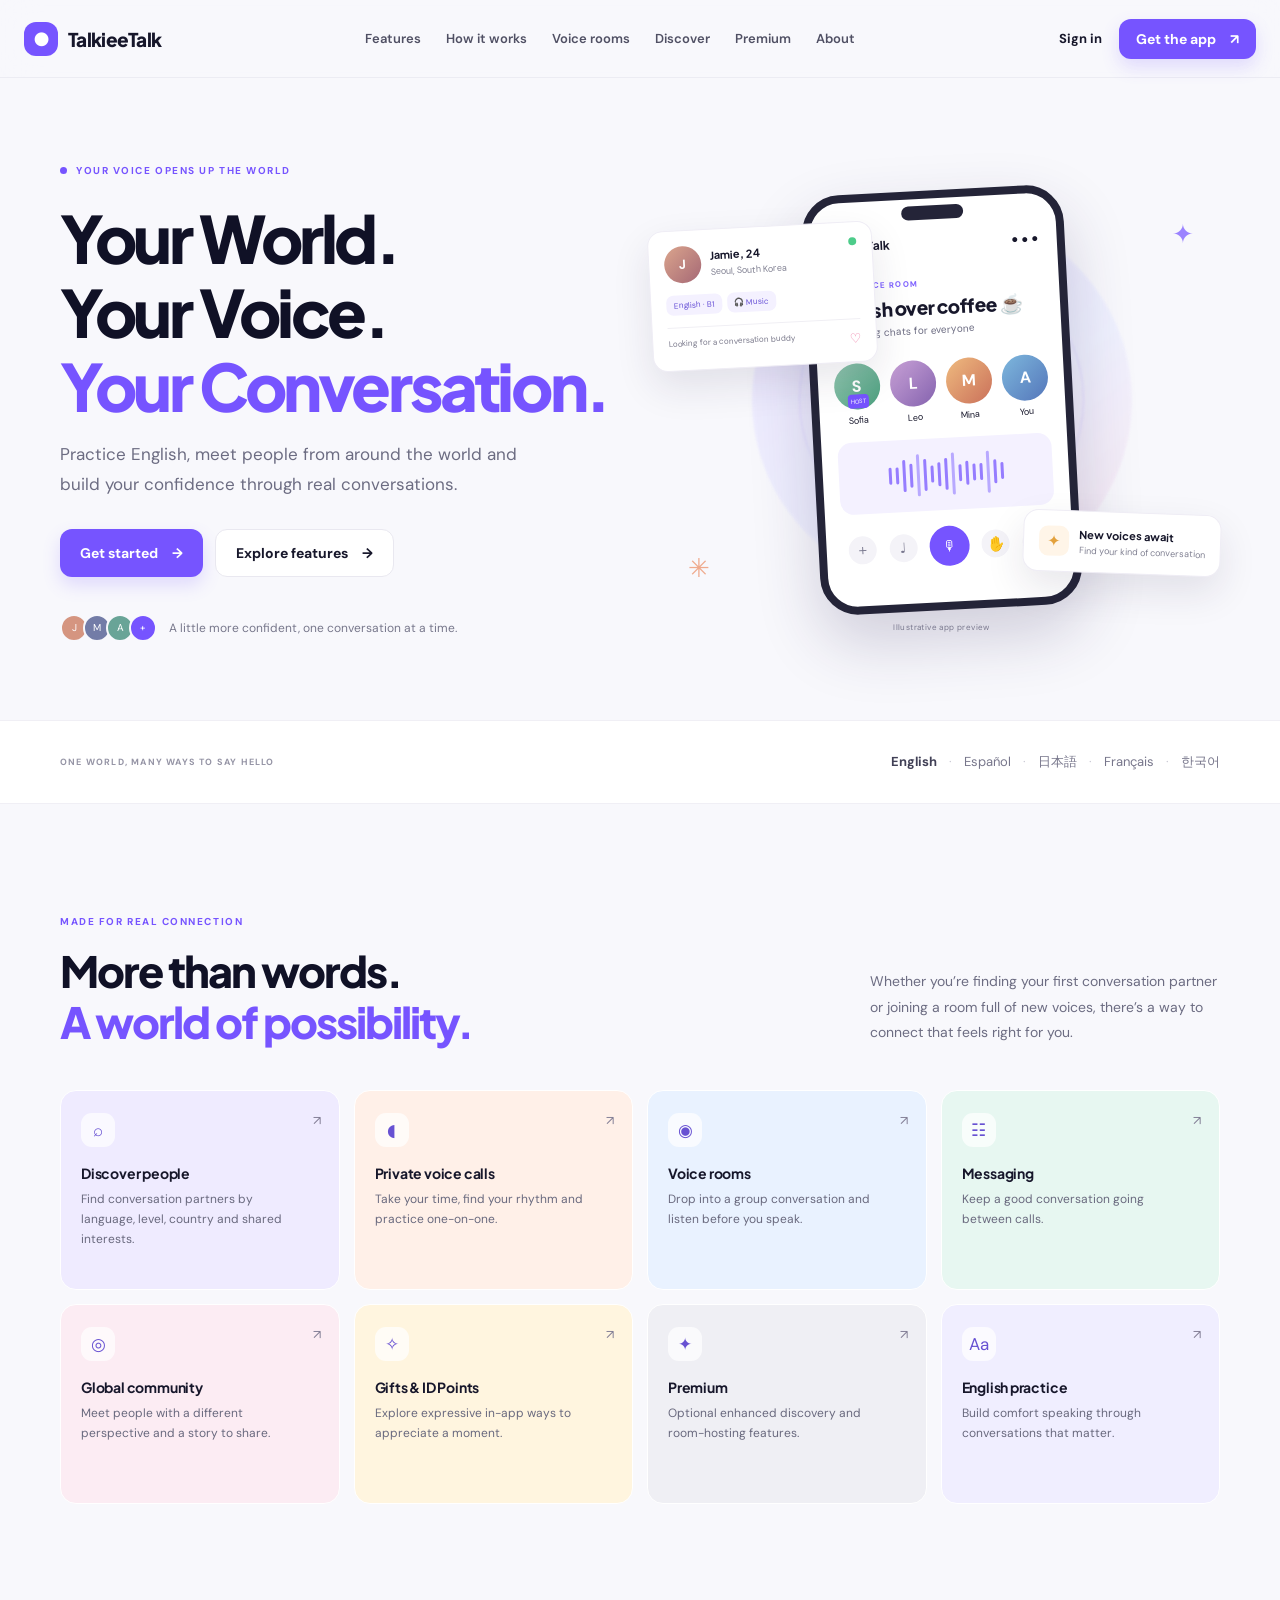
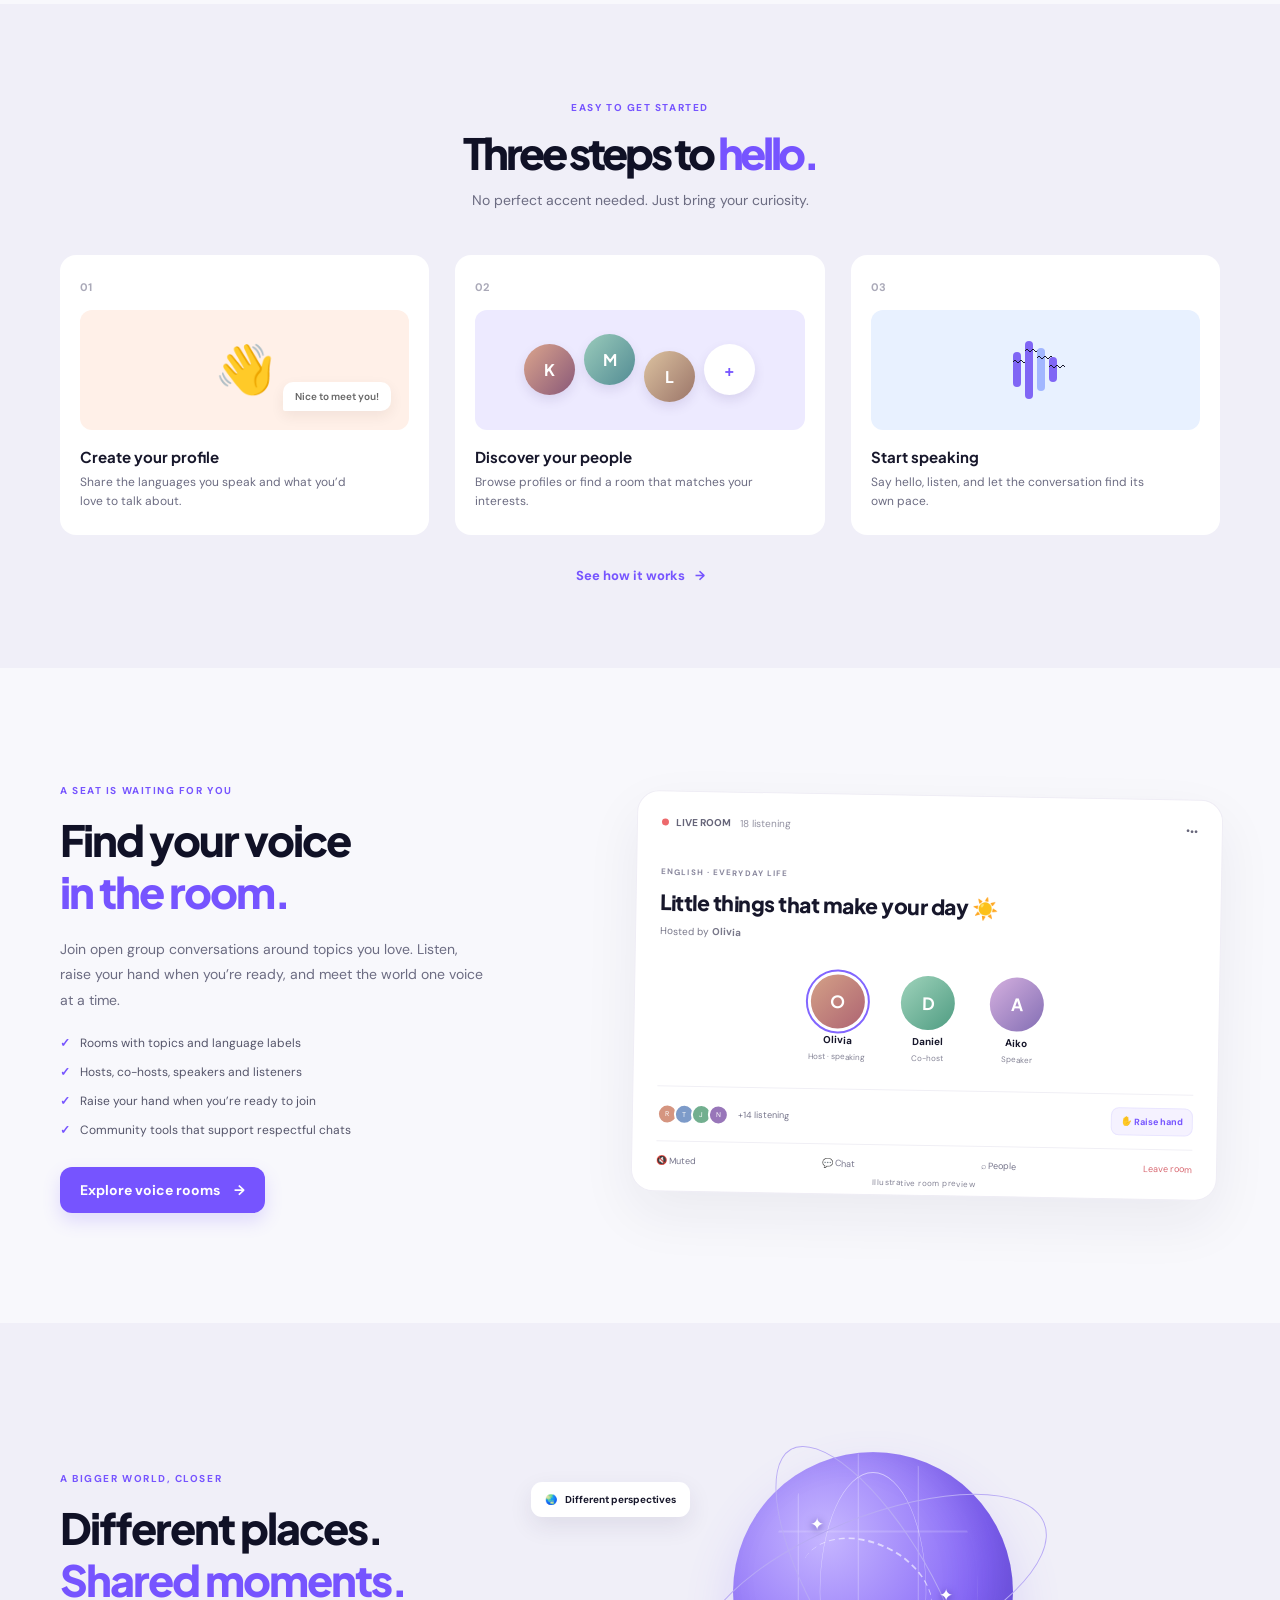
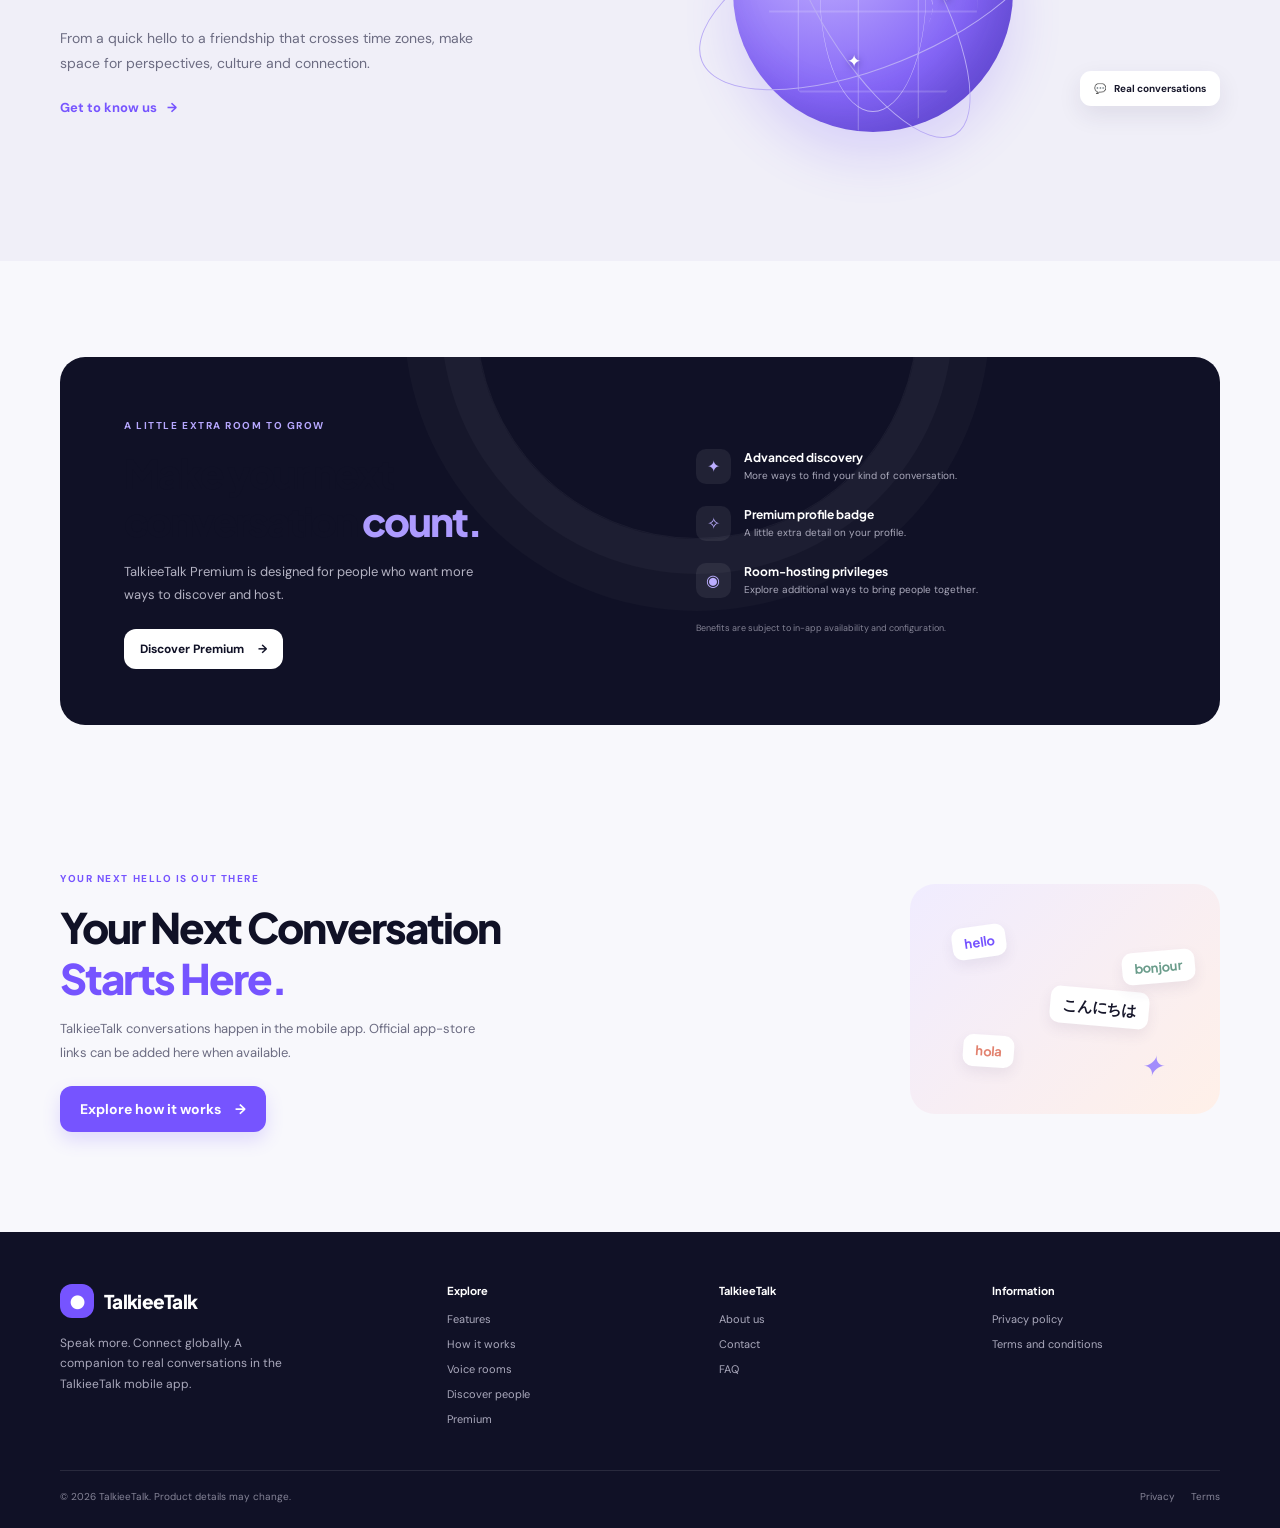
==== index.html @ 8f18ad3b "Initial website upload" ====
<!doctype html>
<html lang="en">
<head>
  <meta charset="utf-8"><meta name="viewport" content="width=device-width, initial-scale=1">
  <meta name="theme-color" content="#101126"><meta name="description" content="Practice English, meet people from around the world and build your confidence through real conversations with TalkieeTalk.">
  <meta property="og:title" content="TalkieeTalk — Speak More. Connect Globally."><meta property="og:description" content="Your world. Your voice. Your conversation."><meta property="og:type" content="website">
  <title>TalkieeTalk — Speak More. Connect Globally.</title><link rel="icon" href="assets/favicon.svg" type="image/svg+xml"><link rel="stylesheet" href="css/styles.css">
</head>
<body><div id="site-header"></div>
<main>
  <section class="hero wrap"><div class="hero-copy"><span class="eyebrow"><i></i> YOUR VOICE OPENS UP THE WORLD</span><h1>Your World.<br>Your Voice.<br><span>Your Conversation.</span></h1><p class="lead">Practice English, meet people from around the world and build your confidence through real conversations.</p><div class="hero-actions"><a class="button primary" href="how-it-works.html">Get started <span>→</span></a><a class="button secondary" href="features.html">Explore features <span>→</span></a></div><div class="social-proof"><div class="avatar-stack"><span>J</span><span>M</span><span>A</span><span>+</span></div><span>A little more confident, one conversation at a time.</span></div></div>
  <div class="hero-art" aria-label="Illustrative app preview of profiles and a voice room"><div class="orb orb-one"></div><div class="orb orb-two"></div><div class="float-card profile-card"><div class="profile-top"><div class="face face-one">J</div><div><b>Jamie, 24</b><small>Seoul, South Korea</small></div><span class="online"></span></div><div class="tag-row"><span>English · B1</span><span>🎧 Music</span></div><div class="profile-foot">Looking for a conversation buddy <span>♡</span></div></div><div class="phone"><div class="phone-camera"></div><div class="phone-head"><b>TalkieeTalk</b><span>•••</span></div><div class="room-label">LIVE VOICE ROOM</div><h3>English over coffee ☕</h3><p>Easygoing chats for everyone</p><div class="room-people"><div class="person"><div class="face face-two">S</div><small>Sofia</small><i>HOST</i></div><div class="person"><div class="face face-three">L</div><small>Leo</small></div><div class="person"><div class="face face-four">M</div><small>Mina</small></div><div class="person"><div class="face face-five">A</div><small>You</small></div></div><div class="waveform"><i></i><i></i><i></i><i></i><i></i><i></i><i></i><i></i><i></i><i></i><i></i><i></i><i></i><i></i><i></i><i></i><i></i></div><div class="call-controls"><span>＋</span><span>♩</span><span class="mic">🎙</span><span>✋</span><span>•••</span></div></div><div class="float-card match-card"><span class="match-icon">✦</span><div><b>New voices await</b><small>Find your kind of conversation</small></div></div><div class="art-spark spark-one">✦</div><div class="art-spark spark-two">✳</div><div class="illustration-label">Illustrative app preview</div></div></section>
  <section class="logo-strip"><div class="wrap strip-inner"><span>ONE WORLD, MANY WAYS TO SAY HELLO</span><div class="language-list"><b>English</b><i>·</i> Español <i>·</i> 日本語 <i>·</i> Français <i>·</i> 한국어</div></div></section>
  <section class="section wrap"><div class="section-heading"><div><span class="eyebrow">MADE FOR REAL CONNECTION</span><h2>More than words.<br><span>A world of possibility.</span></h2></div><p>Whether you’re finding your first conversation partner or joining a room full of new voices, there’s a way to connect that feels right for you.</p></div><div class="feature-grid"><a class="feature-card lavender" href="discover.html"><span class="feature-icon">⌕</span><h3>Discover people</h3><p>Find conversation partners by language, level, country and shared interests.</p><span class="card-arrow">↗</span></a><a class="feature-card peach" href="features.html#calls"><span class="feature-icon">◖</span><h3>Private voice calls</h3><p>Take your time, find your rhythm and practice one-on-one.</p><span class="card-arrow">↗</span></a><a class="feature-card blue" href="voice-rooms.html"><span class="feature-icon">◉</span><h3>Voice rooms</h3><p>Drop into a group conversation and listen before you speak.</p><span class="card-arrow">↗</span></a><a class="feature-card mint" href="features.html#messaging"><span class="feature-icon">☷</span><h3>Messaging</h3><p>Keep a good conversation going between calls.</p><span class="card-arrow">↗</span></a><a class="feature-card pink" href="features.html#community"><span class="feature-icon">◎</span><h3>Global community</h3><p>Meet people with a different perspective and a story to share.</p><span class="card-arrow">↗</span></a><a class="feature-card butter" href="features.html#gifts"><span class="feature-icon">✧</span><h3>Gifts & ID Points</h3><p>Explore expressive in-app ways to appreciate a moment.</p><span class="card-arrow">↗</span></a><a class="feature-card gray" href="premium.html"><span class="feature-icon">✦</span><h3>Premium</h3><p>Optional enhanced discovery and room-hosting features.</p><span class="card-arrow">↗</span></a><a class="feature-card soft-purple" href="how-it-works.html"><span class="feature-icon">Aa</span><h3>English practice</h3><p>Build comfort speaking through conversations that matter.</p><span class="card-arrow">↗</span></a></div></section>
  <section class="steps-section"><div class="wrap"><div class="center-heading"><span class="eyebrow">EASY TO GET STARTED</span><h2>Three steps to <span>hello.</span></h2><p>No perfect accent needed. Just bring your curiosity.</p></div><div class="steps-grid"><article class="step"><span class="step-number">01</span><div class="step-visual step-profile">👋<span class="step-bubble">Nice to meet you!</span></div><h3>Create your profile</h3><p>Share the languages you speak and what you’d love to talk about.</p></article><article class="step"><span class="step-number">02</span><div class="step-visual step-discover"><span class="mini-face">K</span><span class="mini-face">M</span><span class="mini-face">L</span><span class="mini-face">+</span></div><h3>Discover your people</h3><p>Browse profiles or find a room that matches your interests.</p></article><article class="step"><span class="step-number">03</span><div class="step-visual step-speak"><span class="speak-wave">〰</span><span class="speak-wave">〰</span><span class="speak-wave">〰</span><span class="speak-wave">〰</span></div><h3>Start speaking</h3><p>Say hello, listen, and let the conversation find its own pace.</p></article></div><div class="center-link"><a class="text-link" href="how-it-works.html">See how it works <span>→</span></a></div></div></section>
  <section class="room-section wrap"><div class="room-copy"><span class="eyebrow">A SEAT IS WAITING FOR YOU</span><h2>Find your voice<br><span>in the room.</span></h2><p>Join open group conversations around topics you love. Listen, raise your hand when you’re ready, and meet the world one voice at a time.</p><ul class="check-list"><li>Rooms with topics and language labels</li><li>Hosts, co-hosts, speakers and listeners</li><li>Raise your hand when you’re ready to join</li><li>Community tools that support respectful chats</li></ul><a class="button primary" href="voice-rooms.html">Explore voice rooms <span>→</span></a></div><div class="room-preview"><div class="room-preview-head"><div><span class="live-dot"></span> LIVE ROOM <span class="room-count">18 listening</span></div><span>•••</span></div><div class="room-title"><small>ENGLISH · EVERYDAY LIFE</small><h3>Little things that make your day ☀️</h3><p>Hosted by <b>Olivia</b></p></div><div class="stage"><div class="host-person"><div class="stage-face f1">O<span class="speaking-ring"></span></div><b>Olivia</b><small>Host · speaking</small></div><div class="stage-person"><div class="stage-face f2">D</div><b>Daniel</b><small>Co-host</small></div><div class="stage-person"><div class="stage-face f3">A</div><b>Aiko</b><small>Speaker</small></div></div><div class="listener-row"><div class="listener-faces"><i>R</i><i>T</i><i>J</i><i>N</i></div><span>+14 listening</span><span class="raise-hand">✋ Raise hand</span></div><div class="room-bottom"><span>🔇 Muted</span><span>💬 Chat</span><span>⌕ People</span><span class="leave-room">Leave room</span></div><small class="room-disclaimer">Illustrative room preview</small></div></section>
  <section class="global-section"><div class="wrap global-inner"><div class="global-copy"><span class="eyebrow">A BIGGER WORLD, CLOSER</span><h2>Different places.<br><span>Shared moments.</span></h2><p>From a quick hello to a friendship that crosses time zones, make space for perspectives, culture and connection.</p><a class="text-link" href="about.html">Get to know us <span>→</span></a></div><div class="globe-art" aria-label="Decorative globe illustration"><div class="globe"><div class="globe-grid"></div><span class="pin pin-a">✦</span><span class="pin pin-b">✦</span><span class="pin pin-c">✦</span><span class="globe-route"></span></div><div class="orbit orbit-a"></div><div class="orbit orbit-b"></div><div class="globe-tag tag-a"><span>🌏</span> Different perspectives</div><div class="globe-tag tag-b"><span>💬</span> Real conversations</div></div></div></section>
  <section class="premium-section wrap"><div class="premium-panel"><div class="premium-copy"><span class="eyebrow">A LITTLE EXTRA ROOM TO GROW</span><h2>Make your next<br>conversation <span>count.</span></h2><p>TalkieeTalk Premium is designed for people who want more ways to discover and host.</p><a class="button light-button" href="premium.html">Discover Premium <span>→</span></a></div><div class="premium-benefits"><div><span>✦</span><section><b>Advanced discovery</b><small>More ways to find your kind of conversation.</small></section></div><div><span>✧</span><section><b>Premium profile badge</b><small>A little extra detail on your profile.</small></section></div><div><span>◉</span><section><b>Room-hosting privileges</b><small>Explore additional ways to bring people together.</small></section></div><small class="config-note">Benefits are subject to in-app availability and configuration.</small></div></div></section>
  <section class="final-cta wrap" id="download"><div><span class="eyebrow">YOUR NEXT HELLO IS OUT THERE</span><h2>Your Next Conversation<br><span>Starts Here.</span></h2><p>TalkieeTalk conversations happen in the mobile app. Official app-store links can be added here when available.</p><a class="button primary" href="how-it-works.html">Explore how it works <span>→</span></a></div><div class="cta-decoration"><span>hello</span><i>✦</i><b>こんにちは</b><em>hola</em><strong>bonjour</strong></div></section>
</main><div id="site-footer"></div><script src="js/site.js"></script>
</body></html>
---- css/styles.css ----
@import url('https://fonts.googleapis.com/css2?family=DM+Sans:wght@400;500;600;700&family=Plus+Jakarta+Sans:wght@400;500;600;700;800&display=swap');
:root{--navy:#101126;--purple:#7654ff;--violet:#a78bfa;--blue:#4f9cf9;--bg:#f8f8fc;--text:#17172b;--muted:#6c6c82;--line:#e9e8f0;--white:#fff;--font:'Plus Jakarta Sans',sans-serif;--body:'DM Sans',sans-serif}*{box-sizing:border-box}html{scroll-behavior:smooth}body{margin:0;background:var(--bg);color:var(--text);font-family:var(--body);font-size:16px;-webkit-font-smoothing:antialiased}a{color:inherit;text-decoration:none}button{font:inherit}.wrap{width:min(1160px,calc(100% - 48px));margin-inline:auto}.site-header{height:78px;display:flex;align-items:center;position:sticky;z-index:30;top:0;background:rgba(248,248,252,.88);backdrop-filter:blur(18px);border-bottom:1px solid rgba(233,232,240,.75)}.nav-wrap{width:min(1240px,calc(100% - 48px));margin:auto;display:flex;align-items:center;justify-content:space-between;gap:26px}.brand{display:flex;align-items:center;gap:10px;font:800 19px var(--font);letter-spacing:-.7px;white-space:nowrap}.brand-mark{width:34px;height:34px;border-radius:12px;background:var(--purple);display:grid;place-items:center;color:white;font-size:18px}.nav-links{display:flex;align-items:center;gap:25px;font-size:13px;font-weight:600;color:#505064}.nav-links a:hover,.footer-links a:hover{color:var(--purple)}.nav-actions{display:flex;align-items:center;gap:17px;font-size:13px;font-weight:700}.nav-actions .button{padding:11px 17px}.button{border:0;border-radius:12px;padding:14px 20px;display:inline-flex;align-items:center;justify-content:center;gap:14px;font:700 14px var(--body);transition:transform .18s,box-shadow .18s;cursor:pointer}.button:hover{transform:translateY(-2px);box-shadow:0 8px 20px #3b286322}.button.primary{background:var(--purple);color:white;box-shadow:0 8px 18px #7654ff30}.button.secondary{background:white;border:1px solid var(--line);color:var(--text)}.menu-toggle{display:none;border:0;background:none;font-size:24px;color:var(--navy);cursor:pointer}.hero{padding:80px 0 78px;display:grid;grid-template-columns:1fr 1fr;align-items:center;gap:46px;min-height:610px}.eyebrow{font:700 10px var(--body);letter-spacing:1.55px;color:var(--purple);display:inline-flex;align-items:center;gap:9px}.eyebrow i{width:7px;height:7px;background:var(--purple);border-radius:50%}.hero h1,.section h2,.room-copy h2,.global-copy h2,.premium-copy h2,.final-cta h2,.center-heading h2{font:800 clamp(42px,5.1vw,66px)/1.13 var(--font);letter-spacing:-3.4px;margin:22px 0 18px;color:var(--navy)}.hero h1 span,.section h2 span,.room-copy h2 span,.global-copy h2 span,.final-cta h2 span{color:var(--purple)}.lead{font:400 17px/1.75 var(--body);max-width:495px;color:var(--muted);margin:0}.hero-actions{display:flex;gap:12px;margin-top:29px}.social-proof{display:flex;align-items:center;gap:12px;margin-top:37px;color:#77778b;font-size:12px}.avatar-stack{display:flex;padding-left:5px}.avatar-stack span{margin-left:-5px;border:2px solid var(--bg);width:28px;height:28px;border-radius:50%;display:grid;place-items:center;font-size:10px;color:white;background:#aaa}.avatar-stack span:nth-child(1){background:#d59580}.avatar-stack span:nth-child(2){background:#737ca7}.avatar-stack span:nth-child(3){background:#69a497}.avatar-stack span:nth-child(4){background:var(--purple)}.hero-art{min-height:475px;position:relative;display:grid;place-items:center}.orb{position:absolute;border-radius:50%;filter:blur(1px)}.orb-one{width:380px;height:380px;background:linear-gradient(140deg,#e9e3ff,#eef0ff 60%,#f9e6f0);opacity:.83}.orb-two{width:285px;height:285px;border:1px solid #d5ccff;opacity:.6}.phone{position:relative;width:262px;height:420px;background:white;border:8px solid #242438;border-radius:38px;z-index:2;box-shadow:0 28px 65px #2c235333;padding:20px 16px;transform:rotate(-3deg)}.phone-camera{position:absolute;top:7px;left:50%;transform:translateX(-50%);width:62px;height:14px;border-radius:10px;background:#242438}.phone-head{display:flex;justify-content:space-between;margin-top:17px;font:700 12px var(--font)}.phone-head span{letter-spacing:2px}.room-label{margin-top:27px;color:#7e61ff;font:700 8px var(--body);letter-spacing:1.2px}.phone h3{font:800 19px/1.2 var(--font);letter-spacing:-.5px;margin:8px 0 5px}.phone>p{font-size:10px;color:var(--muted);margin:0}.room-people{display:flex;justify-content:space-between;margin:23px 0 16px;text-align:center}.face{width:46px;height:46px;border-radius:50%;display:grid;place-items:center;font-weight:700;color:#fff;font-size:16px;position:relative}.face-one{background:linear-gradient(135deg,#dba58d,#a56875)}.face-two{background:linear-gradient(135deg,#93c9b1,#4a9d7d)}.face-three{background:linear-gradient(135deg,#c9a2d7,#8462ae)}.face-four{background:linear-gradient(135deg,#efbb7f,#ca705a)}.face-five{background:linear-gradient(135deg,#7eb8dd,#5476ba)}.person{position:relative;display:flex;align-items:center;flex-direction:column;gap:5px}.person small{font-size:9px}.person i{position:absolute;top:31px;background:var(--purple);color:white;font-size:6px;border-radius:4px;padding:3px;font-style:normal}.waveform{height:72px;border-radius:14px;background:#f4f1ff;display:flex;align-items:center;justify-content:center;gap:4px}.waveform i{width:3px;border-radius:3px;background:#967dff;height:17px}.waveform i:nth-child(3n){height:32px}.waveform i:nth-child(4n){height:24px}.waveform i:nth-child(5n){height:42px;background:#b8a9ff}.call-controls{display:flex;justify-content:space-around;margin-top:16px;color:#77768d;font-size:14px;align-items:center}.call-controls span{width:28px;height:28px;display:grid;place-items:center;background:#f4f3f8;border-radius:50%}.call-controls .mic{width:40px;height:40px;background:var(--purple);color:white}.float-card{position:absolute;z-index:4;background:white;border:1px solid #efedf5;border-radius:15px;box-shadow:0 16px 38px #2720441b;padding:15px}.profile-card{top:64px;left:-13px;width:225px;transform:rotate(-3deg)}.profile-top{display:flex;align-items:center;gap:9px}.profile-top .face{width:37px;height:37px;font-size:13px}.profile-top b,.match-card b{font:700 11px var(--font);display:block}.profile-top small,.match-card small{font-size:9px;color:#808092;display:block;margin-top:4px}.online{width:8px;height:8px;border-radius:50%;background:#4dcc8a;margin-left:auto;align-self:flex-start}.tag-row{display:flex;gap:5px;margin:12px 0}.tag-row span{background:#f4f1ff;color:#6750d6;padding:5px 7px;border-radius:7px;font-size:8px}.profile-foot{font-size:8px;color:#79788a;border-top:1px solid #f0eff4;padding-top:10px}.profile-foot span{float:right;color:#ed78a2;font-size:13px}.match-card{right:-1px;bottom:63px;display:flex;align-items:center;gap:10px;transform:rotate(2deg)}.match-icon{width:30px;height:30px;border-radius:9px;background:#fff5e8;color:#e3a13c;display:grid;place-items:center}.art-spark{position:absolute;color:#9b83ff;font-size:26px}.spark-one{right:26px;top:55px}.spark-two{left:25px;bottom:52px;color:#efaa8d}.logo-strip{background:white;border-block:1px solid #f0eff5}.strip-inner{min-height:82px;display:flex;align-items:center;justify-content:space-between;gap:30px}.strip-inner>span{font-size:9px;letter-spacing:1.2px;font-weight:700;color:#9594a5}.language-list{font-size:13px;color:#77768b;display:flex;gap:12px;align-items:center}.language-list b{color:#414056}.language-list i{font-style:normal;color:#cbc9d4}.section{padding-top:105px;padding-bottom:100px}.section-heading{display:flex;align-items:flex-end;justify-content:space-between;gap:55px;margin-bottom:42px}.section h2,.room-copy h2,.global-copy h2,.final-cta h2{font-size:43px;letter-spacing:-2px;line-height:1.2;margin:15px 0 0}.section-heading>p{max-width:350px;color:var(--muted);font-size:14px;line-height:1.8;margin:0 0 3px}.feature-grid{display:grid;grid-template-columns:repeat(4,1fr);gap:14px}.feature-card{min-height:200px;padding:22px 20px;position:relative;border-radius:16px;border:1px solid #ffffff;transition:transform .2s,box-shadow .2s}.feature-card:hover{transform:translateY(-4px);box-shadow:0 12px 30px #25204310}.feature-card h3{font:700 14px var(--font);margin:17px 0 8px;letter-spacing:-.2px}.feature-card p{font-size:12px;line-height:1.65;color:#69697e;margin:0;max-width:215px}.feature-icon{width:34px;height:34px;border-radius:11px;background:#ffffffb8;display:grid;place-items:center;font-size:17px;color:#6751d2}.card-arrow{position:absolute;right:18px;top:21px;color:#827e95;font-size:13px}.lavender{background:#efebff}.peach{background:#fff0e8}.blue{background:#e9f2ff}.mint{background:#e7f7f1}.pink{background:#fcecf3}.butter{background:#fff5df}.gray{background:#efeff4}.soft-purple{background:#f0eeff}.steps-section{background:#f0eff8;padding:91px 0 83px}.center-heading{text-align:center}.center-heading h2{font-size:43px;margin:13px 0}.center-heading h2 span{color:var(--purple)}.center-heading p{color:var(--muted);font-size:14px;margin:0}.steps-grid{display:grid;grid-template-columns:repeat(3,1fr);gap:26px;margin-top:46px}.step{background:#fff;border-radius:16px;padding:20px 20px 24px;position:relative;min-height:265px}.step-number{font:700 11px var(--body);color:#aaa9b8}.step-visual{height:120px;border-radius:12px;margin:14px 0 17px;display:flex;align-items:center;justify-content:center;position:relative;overflow:hidden}.step-profile{background:#fff0e8;font-size:48px}.step-bubble{position:absolute;background:white;border-radius:10px 10px 10px 2px;padding:8px 12px;font:600 10px var(--body);color:#666;right:18px;bottom:19px;box-shadow:0 5px 14px #40302012}.step-discover{background:#edeaff;gap:9px}.mini-face{width:51px;height:51px;border-radius:50%;display:grid;place-items:center;color:#fff;background:linear-gradient(130deg,#dba58d,#895878);font:700 16px var(--font);box-shadow:0 5px 11px #55408021}.mini-face:nth-child(2){background:linear-gradient(130deg,#9acbbb,#538c94);transform:translateY(-10px)}.mini-face:nth-child(3){background:linear-gradient(130deg,#dcc2a0,#9b7569);transform:translateY(7px)}.mini-face:nth-child(4){background:white;color:var(--purple)}.step-speak{background:#e8f1ff;gap:4px}.speak-wave{width:8px;border-radius:9px;background:#8066f5;height:35px}.speak-wave:nth-child(2){height:58px}.speak-wave:nth-child(3){height:43px;background:#a2b7ff}.speak-wave:nth-child(4){height:25px}.step h3{font:700 15px var(--font);margin:0 0 7px}.step p{font-size:12px;line-height:1.6;color:var(--muted);margin:0;max-width:280px}.center-link{text-align:center;margin-top:29px}.text-link{font-size:13px;font-weight:700;color:var(--purple);display:inline-flex;gap:10px;align-items:center}.room-section{padding-top:110px;padding-bottom:110px;display:grid;grid-template-columns:.9fr 1.1fr;gap:95px;align-items:center}.room-copy>p,.global-copy>p,.premium-copy>p,.final-cta p{color:var(--muted);font-size:14px;line-height:1.8;max-width:430px;margin:20px 0}.check-list{padding:0;list-style:none;margin:22px 0 29px;display:grid;gap:13px;color:#55556a;font-size:12px}.check-list li:before{content:'✓';color:var(--purple);font-weight:700;margin-right:10px}.room-preview{background:white;border:1px solid #efedf5;border-radius:22px;padding:24px;box-shadow:0 22px 55px #25204310;transform:rotate(1deg)}.room-preview-head{display:flex;justify-content:space-between;color:#666579;font-size:10px;font-weight:700}.live-dot{width:7px;height:7px;background:#ed696c;display:inline-block;border-radius:50%;margin-right:5px}.room-count{font-weight:400;color:#9291a1;margin-left:7px}.room-title{margin-top:30px}.room-title small{font-size:8px;letter-spacing:1.1px;color:#89879d;font-weight:700}.room-title h3{font:800 21px var(--font);letter-spacing:-.5px;margin:9px 0}.room-title p{font-size:10px;color:#79788a;margin:0}.stage{display:flex;justify-content:center;gap:35px;margin:34px 0 27px;text-align:center}.stage-person,.host-person{display:grid;justify-items:center;gap:5px;font-size:10px}.stage-person small,.host-person small{font-size:8px;color:#858496}.stage-face{width:54px;height:54px;border-radius:50%;display:grid;place-items:center;color:white;font:700 17px var(--font);position:relative}.f1{background:linear-gradient(135deg,#d4a187,#ae6472)}.f2{background:linear-gradient(135deg,#9fd3bb,#4f9c82)}.f3{background:linear-gradient(135deg,#d5b0df,#836eb4)}.speaking-ring{position:absolute;inset:-5px;border:2px solid #8266ff;border-radius:50%}.listener-row{border-top:1px solid #f0eff5;padding:13px 0;display:flex;align-items:center;gap:9px;font-size:9px;color:#77768c}.listener-faces{display:flex;padding-left:4px}.listener-faces i{width:21px;height:21px;margin-left:-4px;border-radius:50%;border:2px solid white;background:#d59580;color:white;display:grid;place-items:center;font-size:7px;font-style:normal}.listener-faces i:nth-child(2){background:#7d9bc9}.listener-faces i:nth-child(3){background:#72af8f}.listener-faces i:nth-child(4){background:#9876b9}.raise-hand{margin-left:auto;border:1px solid #e9e5ff;background:#f5f2ff;color:#7654ff;padding:7px 9px;border-radius:8px;font-size:9px;font-weight:700}.room-bottom{border-top:1px solid #f0eff5;padding-top:13px;display:flex;justify-content:space-between;color:#77768c;font-size:9px}.leave-room{color:#d86972}.global-section{background:#f0eff8;padding:89px 0}.global-inner{display:grid;grid-template-columns:.75fr 1.25fr;align-items:center;gap:50px}.globe-art{height:360px;position:relative;display:grid;place-items:center}.globe{width:280px;height:280px;border-radius:50%;position:relative;overflow:hidden;background:radial-gradient(circle at 33% 30%,#c6b6ff,#8566f7 60%,#5940cc);box-shadow:inset -25px -15px 45px #30218d30,0 25px 50px #7654ff30}.globe-grid{position:absolute;inset:0;opacity:.42;background:repeating-linear-gradient(90deg,transparent 0 39px,#fff8 40px 41px,transparent 42px 80px),repeating-linear-gradient(0deg,transparent 0 39px,#fff6 40px 41px,transparent 42px 80px);border-radius:50%;transform:scaleX(.75)}.globe:after{content:'';position:absolute;inset:20px 0;border:1px solid #fff8;border-radius:50%;transform:scaleX(.38)}.pin{position:absolute;color:white;z-index:2;font-size:17px;text-shadow:0 2px 8px #42309a}.pin-a{top:61px;left:77px}.pin-b{top:132px;right:60px}.pin-c{bottom:60px;left:114px}.globe-route{position:absolute;left:63px;top:90px;width:140px;height:100px;border-top:2px dashed #fff9;border-radius:50%;transform:rotate(26deg)}.orbit{position:absolute;border:1px solid #b9abf5;border-radius:50%;width:370px;height:150px;transform:rotate(-22deg)}.orbit-b{transform:rotate(60deg);width:330px;height:120px}.globe-tag{position:absolute;background:white;padding:11px 14px;border-radius:11px;box-shadow:0 9px 24px #30234c17;font-size:10px;font-weight:700}.globe-tag span{margin-right:6px}.tag-a{left:5px;top:70px}.tag-b{right:0;bottom:66px}.premium-section{padding-top:96px;padding-bottom:96px}.premium-panel{background:var(--navy);border-radius:25px;padding:56px 64px;color:white;display:grid;grid-template-columns:1fr .9fr;gap:60px;position:relative;overflow:hidden}.premium-panel:after{content:'';position:absolute;width:440px;height:440px;border-radius:50%;border:1px solid #ffffff0d;right:26%;top:-260px;box-shadow:0 0 0 35px #ffffff08,0 0 0 72px #ffffff06}.premium-copy,.premium-benefits{position:relative;z-index:1}.premium-copy .eyebrow{color:#b7a8ff}.premium-copy h2{font-size:40px;line-height:1.2;letter-spacing:-2px;margin:15px 0}.premium-copy h2 span{color:#ad9bff}.premium-copy>p{color:#b4b3c3;max-width:355px;font-size:13px;margin:14px 0 23px}.light-button{background:white;color:var(--navy);padding:12px 16px;font-size:12px}.premium-benefits{align-self:center;display:grid;gap:22px}.premium-benefits>div{display:flex;gap:13px;align-items:center}.premium-benefits>div>span{width:35px;height:35px;border-radius:10px;background:#ffffff12;color:#bbadff;display:grid;place-items:center}.premium-benefits b{display:block;font:700 12px var(--font)}.premium-benefits small{color:#aaa9bb;font-size:10px;display:block;margin-top:4px}.premium-benefits .config-note{font-size:9px;color:#838294;margin-top:2px}.final-cta{padding:45px 0 100px;display:flex;align-items:center;justify-content:space-between}.final-cta h2{font-size:42px}.final-cta p{font-size:13px;margin:14px 0 22px}.cta-decoration{width:310px;height:230px;border-radius:25px;background:linear-gradient(135deg,#f0ecff,#fff0e8);position:relative;overflow:hidden}.cta-decoration span,.cta-decoration b,.cta-decoration em,.cta-decoration strong{position:absolute;display:block;padding:8px 12px;background:white;border-radius:10px;box-shadow:0 6px 14px #4b3b6b15;font:700 13px var(--font);font-style:normal}.cta-decoration span{top:42px;left:42px;color:var(--purple);transform:rotate(-8deg)}.cta-decoration b{top:105px;left:140px;font-size:15px;transform:rotate(5deg)}.cta-decoration em{top:151px;left:53px;color:#e2826f;transform:rotate(4deg)}.cta-decoration strong{top:67px;right:25px;color:#6a9c8b;transform:rotate(-5deg)}.cta-decoration i{position:absolute;right:57px;bottom:29px;color:#a38dfc;font-size:28px}.site-footer{background:#101126;color:white;padding:52px 0 25px}.footer-inner{width:min(1160px,calc(100% - 48px));margin:auto;display:grid;grid-template-columns:1.5fr 1fr 1fr 1fr;gap:45px;padding-bottom:44px}.footer-brand .brand{color:white}.footer-brand p{font-size:12px;line-height:1.7;color:#aaa9bc;max-width:240px;margin-top:15px}.footer-col b{font:700 11px var(--font);display:block;margin-bottom:15px}.footer-links{display:grid;gap:11px;color:#aaa9bc;font-size:11px}.footer-bottom{width:min(1160px,calc(100% - 48px));border-top:1px solid #ffffff1b;margin:auto;padding-top:19px;display:flex;justify-content:space-between;color:#858497;font-size:10px}.footer-bottom a{margin-left:16px}.mobile-drawer{display:none}
/* Inner pages */
.page-hero{padding:82px 0 75px;text-align:center;background:radial-gradient(ellipse at 50% 0,#eeebff,transparent 66%)}.page-hero h1{font:800 clamp(40px,5vw,58px)/1.14 var(--font);letter-spacing:-2.7px;color:var(--navy);margin:17px 0}.page-hero h1 span{color:var(--purple)}.page-hero p{max-width:620px;margin:0 auto;color:var(--muted);line-height:1.8;font-size:15px}.page-body{padding:64px 0 100px}.content-narrow{max-width:820px;margin:auto}.content-grid{display:grid;grid-template-columns:repeat(3,1fr);gap:16px}.info-card{background:white;padding:25px;border:1px solid #eeedf4;border-radius:16px}.info-card .feature-icon{background:#f2efff}.info-card h2,.info-card h3{font:700 16px var(--font);margin:16px 0 9px}.info-card p{font-size:13px;line-height:1.75;color:var(--muted);margin:0}.content-block{padding:26px 0;border-bottom:1px solid var(--line)}.content-block h2{font:700 20px var(--font);letter-spacing:-.4px}.content-block p,.content-block li{font-size:14px;line-height:1.85;color:#69697e}.content-block ul{padding-left:20px}.feature-detail{display:grid;grid-template-columns:1fr 1fr;gap:50px;align-items:center;padding:38px 0}.feature-detail:nth-child(even) .detail-art{order:2}.feature-detail h2{font:800 31px/1.2 var(--font);letter-spacing:-1.3px;margin:13px 0}.feature-detail p{font-size:14px;color:var(--muted);line-height:1.8}.detail-art{height:235px;border-radius:19px;background:linear-gradient(135deg,#eeeaff,#fff0e8);display:grid;place-items:center;color:var(--purple);font-size:65px}.faq-list{display:grid;gap:10px}.faq-item{background:white;border:1px solid var(--line);border-radius:12px;overflow:hidden}.faq-question{width:100%;display:flex;justify-content:space-between;text-align:left;background:white;border:0;padding:18px 20px;font:700 14px var(--font);color:var(--text);cursor:pointer}.faq-answer{display:none;padding:0 20px 19px;font-size:13px;line-height:1.7;color:var(--muted)}.faq-item.open .faq-answer{display:block}.faq-item.open .faq-question span{transform:rotate(45deg)}.contact-layout{display:grid;grid-template-columns:.8fr 1.2fr;gap:70px}.contact-form{padding:28px;background:white;border:1px solid var(--line);border-radius:18px}.field{display:grid;gap:7px;margin-bottom:16px}.field label{font-size:12px;font-weight:700}.field input,.field textarea,.field select{border:1px solid #e5e4ec;border-radius:9px;padding:12px;font:14px var(--body);outline:none;background:#fff}.field input:focus,.field textarea:focus{border-color:var(--purple);box-shadow:0 0 0 3px #7654ff1b}.field textarea{min-height:125px;resize:vertical}.form-status{font-size:12px;margin-top:13px;min-height:18px}.status-error{color:#ba3544}.status-success{color:#29835e}.empty-hint{padding:15px;background:#f0eff8;border-radius:10px;color:#666579;font-size:12px;line-height:1.6}
@media(max-width:1000px){.nav-links{gap:14px}.nav-links a{font-size:12px}.nav-actions{gap:11px}.nav-actions .button{padding:10px 13px}.hero{gap:18px}.profile-card{left:-2px}.feature-grid{grid-template-columns:repeat(4,1fr)}.room-section{gap:44px}.premium-panel{padding:48px}.global-inner{gap:15px}}
@media(max-width:760px){.wrap{width:calc(100% - 38px)}.site-header{height:68px}.nav-wrap{width:calc(100% - 34px)}.nav-links,.nav-actions{display:none}.menu-toggle{display:block}.mobile-drawer{position:absolute;top:67px;left:0;right:0;background:#fff;border-bottom:1px solid var(--line);padding:13px 22px 22px;box-shadow:0 14px 20px #19152d12}.mobile-drawer.open{display:grid}.mobile-drawer a{padding:12px 3px;border-bottom:1px solid #f0eff5;font-size:14px;font-weight:600}.mobile-drawer .button{margin-top:12px;border:0;justify-content:center}.hero{grid-template-columns:1fr;gap:0;padding:62px 0 36px;min-height:0}.hero h1{font-size:49px;letter-spacing:-2.7px;margin:18px 0 14px}.lead{font-size:15px;max-width:500px}.hero-art{min-height:430px;margin-top:14px}.phone{transform:none}.profile-card{left:0;top:56px}.match-card{right:0;bottom:44px}.orb-one{width:330px;height:330px}.orb-two{width:250px;height:250px}.strip-inner{flex-direction:column;justify-content:center;gap:9px;min-height:84px;text-align:center}.language-list{font-size:11px;gap:7px;flex-wrap:wrap;justify-content:center}.section{padding-top:72px;padding-bottom:70px}.section-heading{display:block;margin-bottom:28px}.section h2,.room-copy h2,.global-copy h2,.final-cta h2{font-size:36px;letter-spacing:-1.6px}.section-heading>p{margin-top:15px;font-size:13px}.feature-grid{grid-template-columns:repeat(2,1fr);gap:10px}.feature-card{min-height:183px;padding:17px 15px}.feature-card h3{font-size:13px;margin-top:14px}.feature-card p{font-size:11px}.steps-section{padding:68px 0}.center-heading h2{font-size:35px}.steps-grid{grid-template-columns:1fr;gap:13px;margin-top:32px}.step{min-height:0}.step-visual{height:100px}.step p{max-width:unset}.room-section{padding-top:72px;padding-bottom:72px;grid-template-columns:1fr;gap:38px}.room-preview{padding:18px;transform:none}.stage{gap:25px}.global-section{padding:67px 0}.global-inner{grid-template-columns:1fr}.globe-art{height:330px;order:2}.global-copy>p{font-size:13px}.globe{width:240px;height:240px}.orbit{width:320px}.premium-section{padding-top:65px;padding-bottom:60px}.premium-panel{grid-template-columns:1fr;padding:35px 25px;gap:30px;border-radius:20px}.premium-copy h2{font-size:35px}.premium-benefits{gap:17px}.final-cta{padding-top:45px;padding-bottom:70px;display:block}.final-cta h2{font-size:35px}.cta-decoration{margin:35px auto 0;width:min(100%,310px)}.footer-inner{width:calc(100% - 40px);grid-template-columns:1fr 1fr;gap:32px 20px}.footer-brand{grid-column:1/-1}.footer-bottom{width:calc(100% - 40px);gap:10px;flex-wrap:wrap}.page-hero{padding:62px 19px 55px}.page-hero h1{font-size:42px;letter-spacing:-2px}.page-hero p{font-size:14px}.page-body{padding:42px 0 70px}.content-grid{grid-template-columns:1fr}.feature-detail{grid-template-columns:1fr;gap:20px;padding:25px 0}.feature-detail:nth-child(even) .detail-art{order:0}.detail-art{height:185px}.feature-detail h2{font-size:27px}.contact-layout{grid-template-columns:1fr;gap:25px}.content-narrow{width:calc(100% - 38px)}}
@media(max-width:390px){.hero h1{font-size:42px}.hero-actions{gap:8px}.hero-actions .button{padding:12px 13px;font-size:12px}.hero-art{transform:scale(.94);margin-inline:-10px}.feature-card{padding:15px 12px}.language-list{font-size:10px}.stage{gap:17px}.room-bottom{font-size:8px}}
@media(prefers-reduced-motion:reduce){*,*::before,*::after{scroll-behavior:auto!important;animation-duration:.01ms!important;transition-duration:.01ms!important}}
.illustration-label,.room-disclaimer{position:absolute;bottom:5px;left:50%;transform:translateX(-50%);white-space:nowrap;color:#858496;font-size:8px;letter-spacing:.4px}.room-preview{position:relative}.room-disclaimer{bottom:7px}
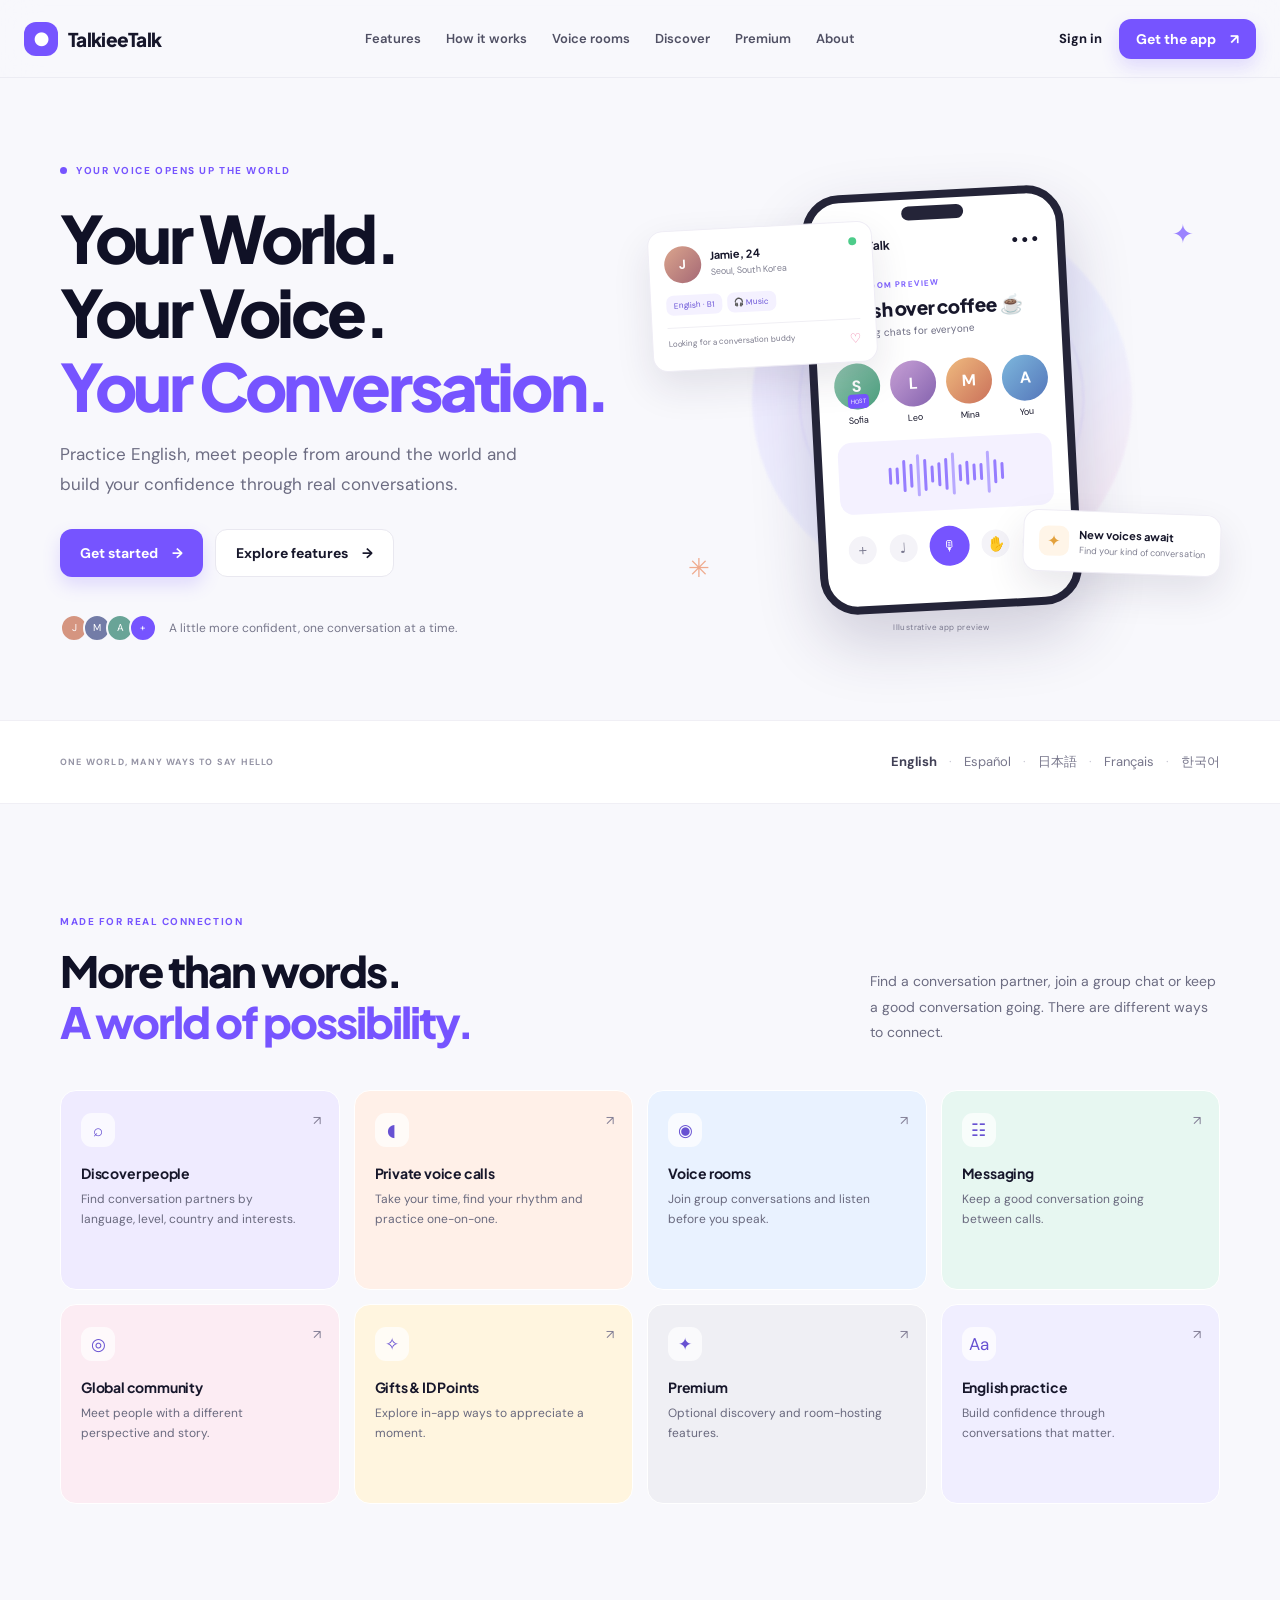
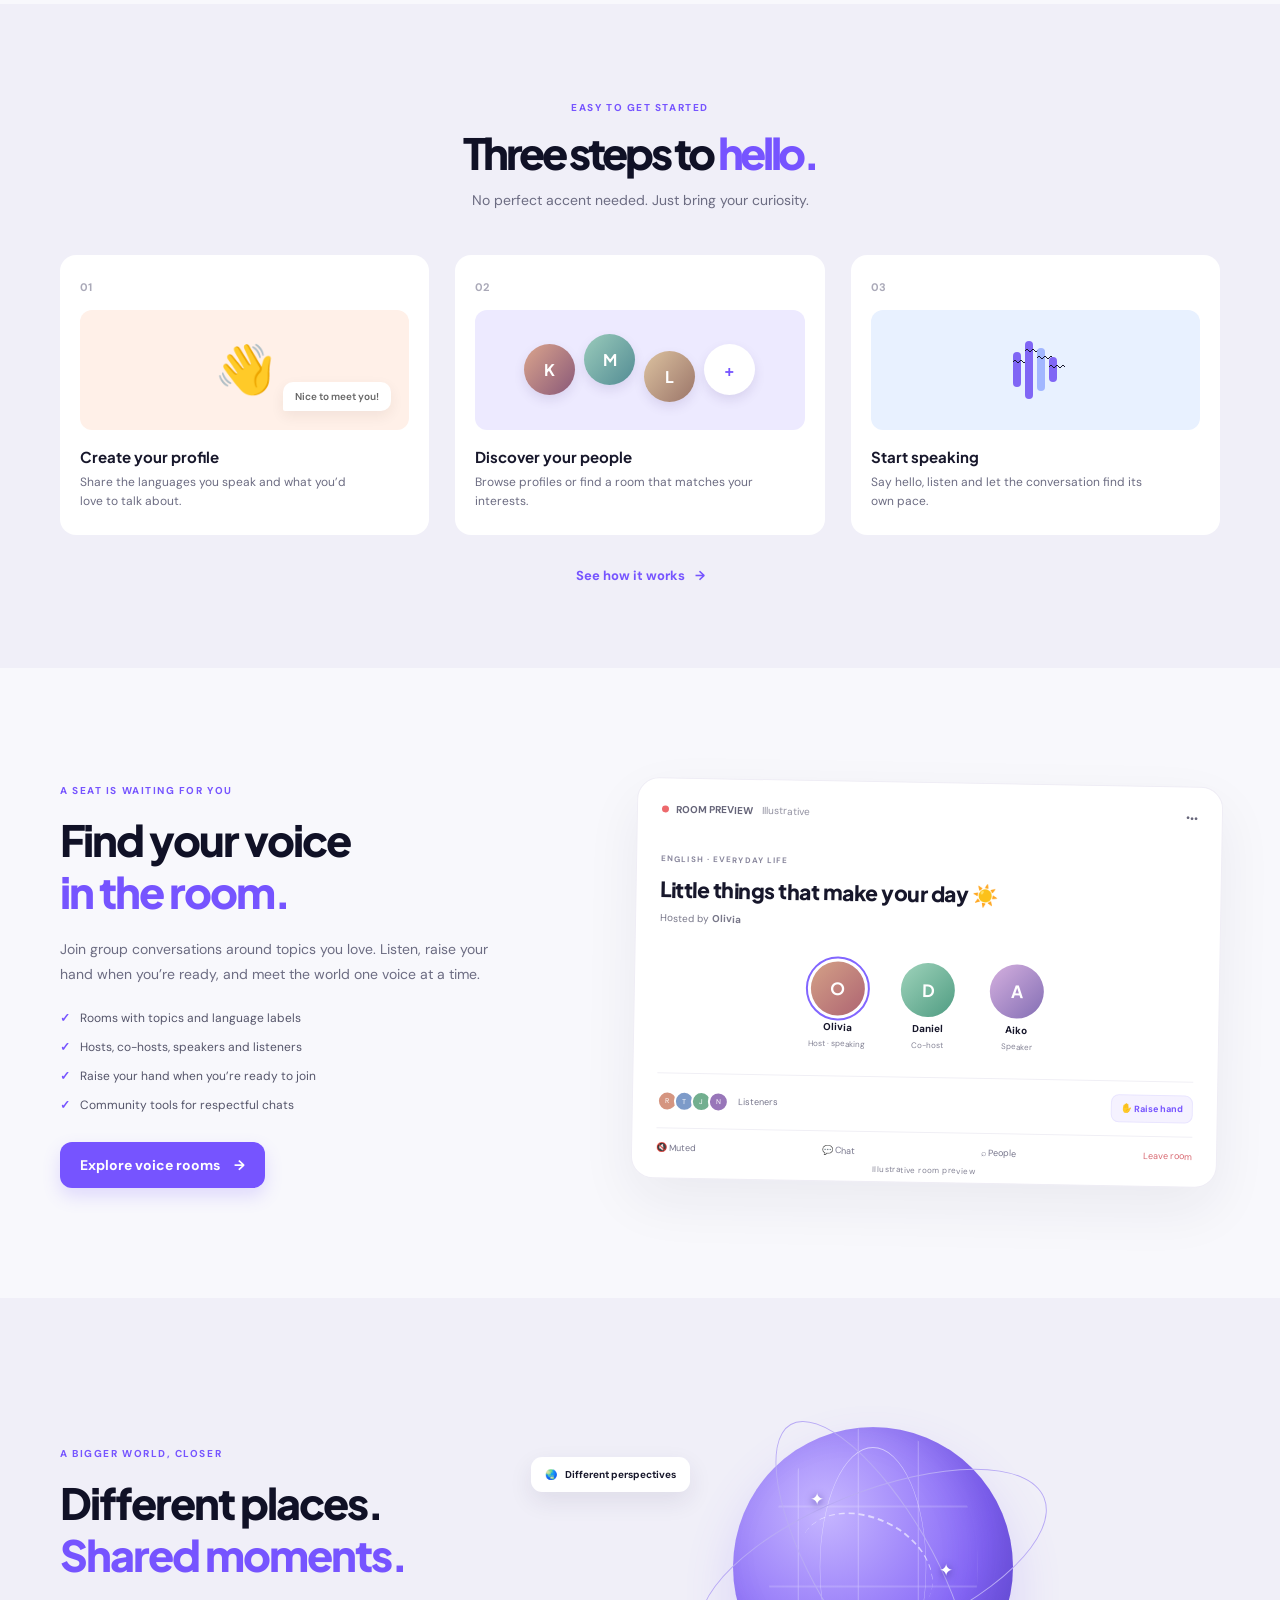
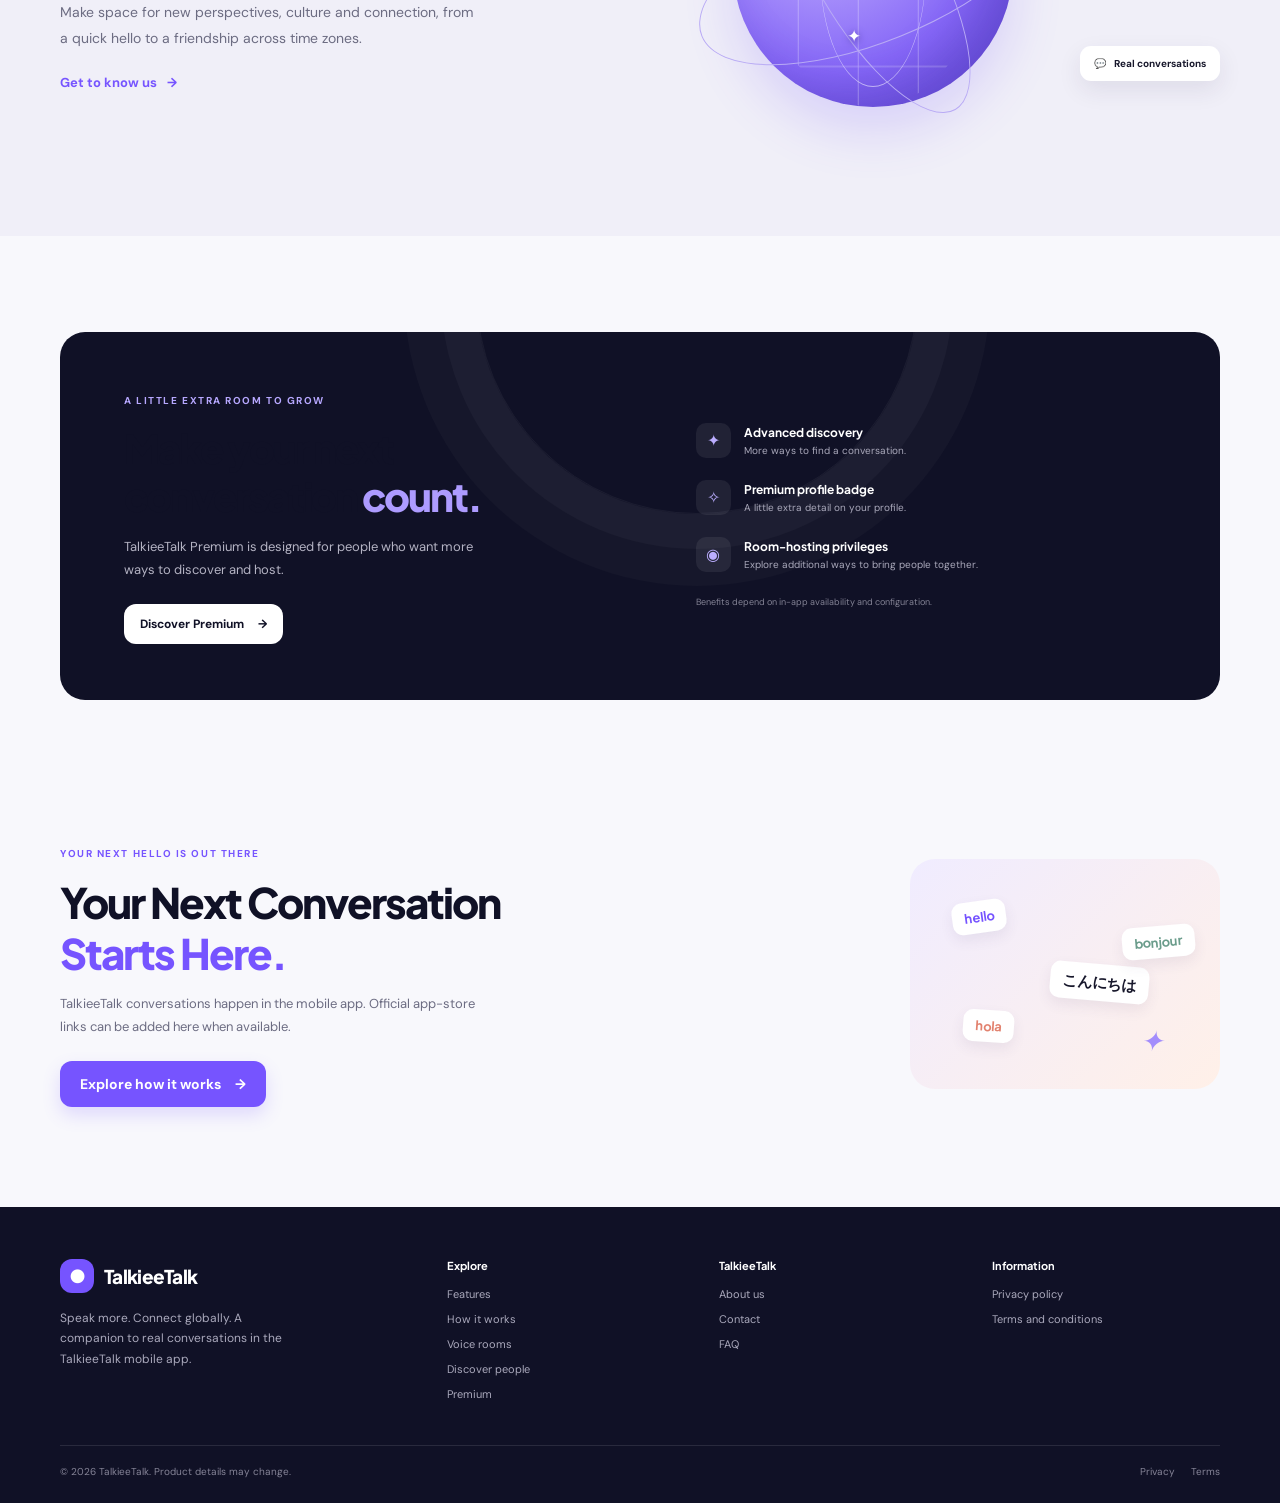
==== commit fed62809: "Add TalkieeTalk site SEO and social metadata" ====
--- a/index.html
+++ b/index.html
@@ -1,21 +1,66 @@
 <!doctype html>
 <html lang="en">
 <head>
-  <meta charset="utf-8"><meta name="viewport" content="width=device-width, initial-scale=1">
-  <meta name="theme-color" content="#101126"><meta name="description" content="Practice English, meet people from around the world and build your confidence through real conversations with TalkieeTalk.">
-  <meta property="og:title" content="TalkieeTalk — Speak More. Connect Globally."><meta property="og:description" content="Your world. Your voice. Your conversation."><meta property="og:type" content="website">
-  <title>TalkieeTalk — Speak More. Connect Globally.</title><link rel="icon" href="assets/favicon.svg" type="image/svg+xml"><link rel="stylesheet" href="css/styles.css">
+  <meta charset="utf-8">
+  <meta name="viewport" content="width=device-width, initial-scale=1">
+  <meta name="theme-color" content="#101126">
+  <meta name="description" content="Practice English, meet people from around the world and build your confidence through real conversations with TalkieeTalk.">
+  <meta property="og:title" content="TalkieeTalk — Speak More. Connect Globally.">
+  <meta property="og:description" content="Your world. Your voice. Your conversation. Practice English and meet people through real conversations.">
+  <meta property="og:type" content="website">
+  <meta property="og:site_name" content="TalkieeTalk">
+  <meta property="og:locale" content="en_US">
+  <meta name="twitter:card" content="summary">
+  <title>TalkieeTalk — Speak More. Connect Globally.</title>
+  <link rel="icon" href="assets/favicon.svg" type="image/svg+xml">
+  <link rel="preconnect" href="https://fonts.googleapis.com">
+  <link rel="preconnect" href="https://fonts.gstatic.com" crossorigin>
+  <link href="https://fonts.googleapis.com/css2?family=DM+Sans:wght@400;500;600;700&family=Plus+Jakarta+Sans:wght@400;500;600;700;800&display=swap" rel="stylesheet">
+  <link rel="stylesheet" href="css/styles.css">
+  <script type="application/ld+json">{"@context":"https://schema.org","@type":"WebSite","name":"TalkieeTalk","description":"Practice English, meet people from around the world and build confidence through real conversations.","inLanguage":"en"}</script>
 </head>
-<body><div id="site-header"></div>
-<main>
-  <section class="hero wrap"><div class="hero-copy"><span class="eyebrow"><i></i> YOUR VOICE OPENS UP THE WORLD</span><h1>Your World.<br>Your Voice.<br><span>Your Conversation.</span></h1><p class="lead">Practice English, meet people from around the world and build your confidence through real conversations.</p><div class="hero-actions"><a class="button primary" href="how-it-works.html">Get started <span>→</span></a><a class="button secondary" href="features.html">Explore features <span>→</span></a></div><div class="social-proof"><div class="avatar-stack"><span>J</span><span>M</span><span>A</span><span>+</span></div><span>A little more confident, one conversation at a time.</span></div></div>
-  <div class="hero-art" aria-label="Illustrative app preview of profiles and a voice room"><div class="orb orb-one"></div><div class="orb orb-two"></div><div class="float-card profile-card"><div class="profile-top"><div class="face face-one">J</div><div><b>Jamie, 24</b><small>Seoul, South Korea</small></div><span class="online"></span></div><div class="tag-row"><span>English · B1</span><span>🎧 Music</span></div><div class="profile-foot">Looking for a conversation buddy <span>♡</span></div></div><div class="phone"><div class="phone-camera"></div><div class="phone-head"><b>TalkieeTalk</b><span>•••</span></div><div class="room-label">LIVE VOICE ROOM</div><h3>English over coffee ☕</h3><p>Easygoing chats for everyone</p><div class="room-people"><div class="person"><div class="face face-two">S</div><small>Sofia</small><i>HOST</i></div><div class="person"><div class="face face-three">L</div><small>Leo</small></div><div class="person"><div class="face face-four">M</div><small>Mina</small></div><div class="person"><div class="face face-five">A</div><small>You</small></div></div><div class="waveform"><i></i><i></i><i></i><i></i><i></i><i></i><i></i><i></i><i></i><i></i><i></i><i></i><i></i><i></i><i></i><i></i><i></i></div><div class="call-controls"><span>＋</span><span>♩</span><span class="mic">🎙</span><span>✋</span><span>•••</span></div></div><div class="float-card match-card"><span class="match-icon">✦</span><div><b>New voices await</b><small>Find your kind of conversation</small></div></div><div class="art-spark spark-one">✦</div><div class="art-spark spark-two">✳</div><div class="illustration-label">Illustrative app preview</div></div></section>
-  <section class="logo-strip"><div class="wrap strip-inner"><span>ONE WORLD, MANY WAYS TO SAY HELLO</span><div class="language-list"><b>English</b><i>·</i> Español <i>·</i> 日本語 <i>·</i> Français <i>·</i> 한국어</div></div></section>
-  <section class="section wrap"><div class="section-heading"><div><span class="eyebrow">MADE FOR REAL CONNECTION</span><h2>More than words.<br><span>A world of possibility.</span></h2></div><p>Whether you’re finding your first conversation partner or joining a room full of new voices, there’s a way to connect that feels right for you.</p></div><div class="feature-grid"><a class="feature-card lavender" href="discover.html"><span class="feature-icon">⌕</span><h3>Discover people</h3><p>Find conversation partners by language, level, country and shared interests.</p><span class="card-arrow">↗</span></a><a class="feature-card peach" href="features.html#calls"><span class="feature-icon">◖</span><h3>Private voice calls</h3><p>Take your time, find your rhythm and practice one-on-one.</p><span class="card-arrow">↗</span></a><a class="feature-card blue" href="voice-rooms.html"><span class="feature-icon">◉</span><h3>Voice rooms</h3><p>Drop into a group conversation and listen before you speak.</p><span class="card-arrow">↗</span></a><a class="feature-card mint" href="features.html#messaging"><span class="feature-icon">☷</span><h3>Messaging</h3><p>Keep a good conversation going between calls.</p><span class="card-arrow">↗</span></a><a class="feature-card pink" href="features.html#community"><span class="feature-icon">◎</span><h3>Global community</h3><p>Meet people with a different perspective and a story to share.</p><span class="card-arrow">↗</span></a><a class="feature-card butter" href="features.html#gifts"><span class="feature-icon">✧</span><h3>Gifts & ID Points</h3><p>Explore expressive in-app ways to appreciate a moment.</p><span class="card-arrow">↗</span></a><a class="feature-card gray" href="premium.html"><span class="feature-icon">✦</span><h3>Premium</h3><p>Optional enhanced discovery and room-hosting features.</p><span class="card-arrow">↗</span></a><a class="feature-card soft-purple" href="how-it-works.html"><span class="feature-icon">Aa</span><h3>English practice</h3><p>Build comfort speaking through conversations that matter.</p><span class="card-arrow">↗</span></a></div></section>
-  <section class="steps-section"><div class="wrap"><div class="center-heading"><span class="eyebrow">EASY TO GET STARTED</span><h2>Three steps to <span>hello.</span></h2><p>No perfect accent needed. Just bring your curiosity.</p></div><div class="steps-grid"><article class="step"><span class="step-number">01</span><div class="step-visual step-profile">👋<span class="step-bubble">Nice to meet you!</span></div><h3>Create your profile</h3><p>Share the languages you speak and what you’d love to talk about.</p></article><article class="step"><span class="step-number">02</span><div class="step-visual step-discover"><span class="mini-face">K</span><span class="mini-face">M</span><span class="mini-face">L</span><span class="mini-face">+</span></div><h3>Discover your people</h3><p>Browse profiles or find a room that matches your interests.</p></article><article class="step"><span class="step-number">03</span><div class="step-visual step-speak"><span class="speak-wave">〰</span><span class="speak-wave">〰</span><span class="speak-wave">〰</span><span class="speak-wave">〰</span></div><h3>Start speaking</h3><p>Say hello, listen, and let the conversation find its own pace.</p></article></div><div class="center-link"><a class="text-link" href="how-it-works.html">See how it works <span>→</span></a></div></div></section>
-  <section class="room-section wrap"><div class="room-copy"><span class="eyebrow">A SEAT IS WAITING FOR YOU</span><h2>Find your voice<br><span>in the room.</span></h2><p>Join open group conversations around topics you love. Listen, raise your hand when you’re ready, and meet the world one voice at a time.</p><ul class="check-list"><li>Rooms with topics and language labels</li><li>Hosts, co-hosts, speakers and listeners</li><li>Raise your hand when you’re ready to join</li><li>Community tools that support respectful chats</li></ul><a class="button primary" href="voice-rooms.html">Explore voice rooms <span>→</span></a></div><div class="room-preview"><div class="room-preview-head"><div><span class="live-dot"></span> LIVE ROOM <span class="room-count">18 listening</span></div><span>•••</span></div><div class="room-title"><small>ENGLISH · EVERYDAY LIFE</small><h3>Little things that make your day ☀️</h3><p>Hosted by <b>Olivia</b></p></div><div class="stage"><div class="host-person"><div class="stage-face f1">O<span class="speaking-ring"></span></div><b>Olivia</b><small>Host · speaking</small></div><div class="stage-person"><div class="stage-face f2">D</div><b>Daniel</b><small>Co-host</small></div><div class="stage-person"><div class="stage-face f3">A</div><b>Aiko</b><small>Speaker</small></div></div><div class="listener-row"><div class="listener-faces"><i>R</i><i>T</i><i>J</i><i>N</i></div><span>+14 listening</span><span class="raise-hand">✋ Raise hand</span></div><div class="room-bottom"><span>🔇 Muted</span><span>💬 Chat</span><span>⌕ People</span><span class="leave-room">Leave room</span></div><small class="room-disclaimer">Illustrative room preview</small></div></section>
-  <section class="global-section"><div class="wrap global-inner"><div class="global-copy"><span class="eyebrow">A BIGGER WORLD, CLOSER</span><h2>Different places.<br><span>Shared moments.</span></h2><p>From a quick hello to a friendship that crosses time zones, make space for perspectives, culture and connection.</p><a class="text-link" href="about.html">Get to know us <span>→</span></a></div><div class="globe-art" aria-label="Decorative globe illustration"><div class="globe"><div class="globe-grid"></div><span class="pin pin-a">✦</span><span class="pin pin-b">✦</span><span class="pin pin-c">✦</span><span class="globe-route"></span></div><div class="orbit orbit-a"></div><div class="orbit orbit-b"></div><div class="globe-tag tag-a"><span>🌏</span> Different perspectives</div><div class="globe-tag tag-b"><span>💬</span> Real conversations</div></div></div></section>
-  <section class="premium-section wrap"><div class="premium-panel"><div class="premium-copy"><span class="eyebrow">A LITTLE EXTRA ROOM TO GROW</span><h2>Make your next<br>conversation <span>count.</span></h2><p>TalkieeTalk Premium is designed for people who want more ways to discover and host.</p><a class="button light-button" href="premium.html">Discover Premium <span>→</span></a></div><div class="premium-benefits"><div><span>✦</span><section><b>Advanced discovery</b><small>More ways to find your kind of conversation.</small></section></div><div><span>✧</span><section><b>Premium profile badge</b><small>A little extra detail on your profile.</small></section></div><div><span>◉</span><section><b>Room-hosting privileges</b><small>Explore additional ways to bring people together.</small></section></div><small class="config-note">Benefits are subject to in-app availability and configuration.</small></div></div></section>
-  <section class="final-cta wrap" id="download"><div><span class="eyebrow">YOUR NEXT HELLO IS OUT THERE</span><h2>Your Next Conversation<br><span>Starts Here.</span></h2><p>TalkieeTalk conversations happen in the mobile app. Official app-store links can be added here when available.</p><a class="button primary" href="how-it-works.html">Explore how it works <span>→</span></a></div><div class="cta-decoration"><span>hello</span><i>✦</i><b>こんにちは</b><em>hola</em><strong>bonjour</strong></div></section>
-</main><div id="site-footer"></div><script src="js/site.js"></script>
-</body></html>
+<body>
+  <div id="site-header"></div>
+  <main>
+    <section class="hero wrap">
+      <div class="hero-copy">
+        <span class="eyebrow"><i></i> YOUR VOICE OPENS UP THE WORLD</span>
+        <h1>Your World.<br>Your Voice.<br><span>Your Conversation.</span></h1>
+        <p class="lead">Practice English, meet people from around the world and build your confidence through real conversations.</p>
+        <div class="hero-actions"><a class="button primary" href="how-it-works.html">Get started <span>→</span></a><a class="button secondary" href="features.html">Explore features <span>→</span></a></div>
+        <div class="social-proof"><div class="avatar-stack" aria-hidden="true"><span>J</span><span>M</span><span>A</span><span>+</span></div><span>A little more confident, one conversation at a time.</span></div>
+      </div>
+      <div class="hero-art" aria-label="Illustrative app preview of profiles and a voice room">
+        <div class="orb orb-one"></div><div class="orb orb-two"></div>
+        <div class="float-card profile-card"><div class="profile-top"><div class="face face-one">J</div><div><b>Jamie, 24</b><small>Seoul, South Korea</small></div><span class="online"></span></div><div class="tag-row"><span>English · B1</span><span>🎧 Music</span></div><div class="profile-foot">Looking for a conversation buddy <span>♡</span></div></div>
+        <div class="phone"><div class="phone-camera"></div><div class="phone-head"><b>TalkieeTalk</b><span>•••</span></div><div class="room-label">VOICE ROOM PREVIEW</div><h3>English over coffee ☕</h3><p>Easygoing chats for everyone</p><div class="room-people"><div class="person"><div class="face face-two">S</div><small>Sofia</small><i>HOST</i></div><div class="person"><div class="face face-three">L</div><small>Leo</small></div><div class="person"><div class="face face-four">M</div><small>Mina</small></div><div class="person"><div class="face face-five">A</div><small>You</small></div></div><div class="waveform" aria-hidden="true"><i></i><i></i><i></i><i></i><i></i><i></i><i></i><i></i><i></i><i></i><i></i><i></i><i></i><i></i><i></i><i></i><i></i></div><div class="call-controls" aria-hidden="true"><span>＋</span><span>♩</span><span class="mic">🎙</span><span>✋</span><span>•••</span></div></div>
+        <div class="float-card match-card"><span class="match-icon">✦</span><div><b>New voices await</b><small>Find your kind of conversation</small></div></div><div class="art-spark spark-one">✦</div><div class="art-spark spark-two">✳</div><div class="illustration-label">Illustrative app preview</div>
+      </div>
+    </section>
+    <section class="logo-strip"><div class="wrap strip-inner"><span>ONE WORLD, MANY WAYS TO SAY HELLO</span><div class="language-list"><b>English</b><i>·</i> Español <i>·</i> 日本語 <i>·</i> Français <i>·</i> 한국어</div></div></section>
+    <section class="section wrap"><div class="section-heading"><div><span class="eyebrow">MADE FOR REAL CONNECTION</span><h2>More than words.<br><span>A world of possibility.</span></h2></div><p>Find a conversation partner, join a group chat or keep a good conversation going. There are different ways to connect.</p></div>
+      <div class="feature-grid">
+        <a class="feature-card lavender" href="discover.html"><span class="feature-icon">⌕</span><h3>Discover people</h3><p>Find conversation partners by language, level, country and interests.</p><span class="card-arrow">↗</span></a>
+        <a class="feature-card peach" href="features.html#calls"><span class="feature-icon">◖</span><h3>Private voice calls</h3><p>Take your time, find your rhythm and practice one-on-one.</p><span class="card-arrow">↗</span></a>
+        <a class="feature-card blue" href="voice-rooms.html"><span class="feature-icon">◉</span><h3>Voice rooms</h3><p>Join group conversations and listen before you speak.</p><span class="card-arrow">↗</span></a>
+        <a class="feature-card mint" href="features.html#messaging"><span class="feature-icon">☷</span><h3>Messaging</h3><p>Keep a good conversation going between calls.</p><span class="card-arrow">↗</span></a>
+        <a class="feature-card pink" href="features.html#community"><span class="feature-icon">◎</span><h3>Global community</h3><p>Meet people with a different perspective and story.</p><span class="card-arrow">↗</span></a>
+        <a class="feature-card butter" href="features.html#gifts"><span class="feature-icon">✧</span><h3>Gifts &amp; ID Points</h3><p>Explore in-app ways to appreciate a moment.</p><span class="card-arrow">↗</span></a>
+        <a class="feature-card gray" href="premium.html"><span class="feature-icon">✦</span><h3>Premium</h3><p>Optional discovery and room-hosting features.</p><span class="card-arrow">↗</span></a>
+        <a class="feature-card soft-purple" href="how-it-works.html"><span class="feature-icon">Aa</span><h3>English practice</h3><p>Build confidence through conversations that matter.</p><span class="card-arrow">↗</span></a>
+      </div>
+    </section>
+    <section class="steps-section"><div class="wrap"><div class="center-heading"><span class="eyebrow">EASY TO GET STARTED</span><h2>Three steps to <span>hello.</span></h2><p>No perfect accent needed. Just bring your curiosity.</p></div>
+      <div class="steps-grid"><article class="step"><span class="step-number">01</span><div class="step-visual step-profile">👋<span class="step-bubble">Nice to meet you!</span></div><h3>Create your profile</h3><p>Share the languages you speak and what you’d love to talk about.</p></article><article class="step"><span class="step-number">02</span><div class="step-visual step-discover"><span class="mini-face">K</span><span class="mini-face">M</span><span class="mini-face">L</span><span class="mini-face">+</span></div><h3>Discover your people</h3><p>Browse profiles or find a room that matches your interests.</p></article><article class="step"><span class="step-number">03</span><div class="step-visual step-speak"><span class="speak-wave">〰</span><span class="speak-wave">〰</span><span class="speak-wave">〰</span><span class="speak-wave">〰</span></div><h3>Start speaking</h3><p>Say hello, listen and let the conversation find its own pace.</p></article></div><div class="center-link"><a class="text-link" href="how-it-works.html">See how it works <span>→</span></a></div>
+    </div></section>
+    <section class="room-section wrap"><div class="room-copy"><span class="eyebrow">A SEAT IS WAITING FOR YOU</span><h2>Find your voice<br><span>in the room.</span></h2><p>Join group conversations around topics you love. Listen, raise your hand when you’re ready, and meet the world one voice at a time.</p><ul class="check-list"><li>Rooms with topics and language labels</li><li>Hosts, co-hosts, speakers and listeners</li><li>Raise your hand when you’re ready to join</li><li>Community tools for respectful chats</li></ul><a class="button primary" href="voice-rooms.html">Explore voice rooms <span>→</span></a></div>
+      <div class="room-preview"><div class="room-preview-head"><div><span class="live-dot"></span> ROOM PREVIEW <span class="room-count">Illustrative</span></div><span aria-hidden="true">•••</span></div><div class="room-title"><small>ENGLISH · EVERYDAY LIFE</small><h3>Little things that make your day ☀️</h3><p>Hosted by <b>Olivia</b></p></div><div class="stage"><div class="host-person"><div class="stage-face f1">O<span class="speaking-ring"></span></div><b>Olivia</b><small>Host · speaking</small></div><div class="stage-person"><div class="stage-face f2">D</div><b>Daniel</b><small>Co-host</small></div><div class="stage-person"><div class="stage-face f3">A</div><b>Aiko</b><small>Speaker</small></div></div><div class="listener-row"><div class="listener-faces"><i>R</i><i>T</i><i>J</i><i>N</i></div><span>Listeners</span><span class="raise-hand">✋ Raise hand</span></div><div class="room-bottom"><span>🔇 Muted</span><span>💬 Chat</span><span>⌕ People</span><span class="leave-room">Leave room</span></div><small class="room-disclaimer">Illustrative room preview</small></div>
+    </section>
+    <section class="global-section"><div class="wrap global-inner"><div class="global-copy"><span class="eyebrow">A BIGGER WORLD, CLOSER</span><h2>Different places.<br><span>Shared moments.</span></h2><p>Make space for new perspectives, culture and connection, from a quick hello to a friendship across time zones.</p><a class="text-link" href="about.html">Get to know us <span>→</span></a></div><div class="globe-art" aria-label="Decorative globe illustration"><div class="globe"><div class="globe-grid"></div><span class="pin pin-a">✦</span><span class="pin pin-b">✦</span><span class="pin pin-c">✦</span><span class="globe-route"></span></div><div class="orbit orbit-a"></div><div class="orbit orbit-b"></div><div class="globe-tag tag-a"><span>🌏</span> Different perspectives</div><div class="globe-tag tag-b"><span>💬</span> Real conversations</div></div></div></section>
+    <section class="premium-section wrap"><div class="premium-panel"><div class="premium-copy"><span class="eyebrow">A LITTLE EXTRA ROOM TO GROW</span><h2>Make your next<br>conversation <span>count.</span></h2><p>TalkieeTalk Premium is designed for people who want more ways to discover and host.</p><a class="button light-button" href="premium.html">Discover Premium <span>→</span></a></div><div class="premium-benefits"><div><span>✦</span><section><b>Advanced discovery</b><small>More ways to find a conversation.</small></section></div><div><span>✧</span><section><b>Premium profile badge</b><small>A little extra detail on your profile.</small></section></div><div><span>◉</span><section><b>Room-hosting privileges</b><small>Explore additional ways to bring people together.</small></section></div><small class="config-note">Benefits depend on in-app availability and configuration.</small></div></div></section>
+    <section class="final-cta wrap" id="download"><div><span class="eyebrow">YOUR NEXT HELLO IS OUT THERE</span><h2>Your Next Conversation<br><span>Starts Here.</span></h2><p>TalkieeTalk conversations happen in the mobile app. Official app-store links can be added here when available.</p><a class="button primary" href="how-it-works.html">Explore how it works <span>→</span></a></div><div class="cta-decoration" aria-hidden="true"><span>hello</span><i>✦</i><b>こんにちは</b><em>hola</em><strong>bonjour</strong></div></section>
+  </main>
+  <div id="site-footer"></div>
+  <script src="js/site.js"></script>
+</body>
+</html>
--- a/css/styles.css
+++ b/css/styles.css
@@ -1,5 +1,5 @@
-@import url('https://fonts.googleapis.com/css2?family=DM+Sans:wght@400;500;600;700&family=Plus+Jakarta+Sans:wght@400;500;600;700;800&display=swap');
 :root{--navy:#101126;--purple:#7654ff;--violet:#a78bfa;--blue:#4f9cf9;--bg:#f8f8fc;--text:#17172b;--muted:#6c6c82;--line:#e9e8f0;--white:#fff;--font:'Plus Jakarta Sans',sans-serif;--body:'DM Sans',sans-serif}*{box-sizing:border-box}html{scroll-behavior:smooth}body{margin:0;background:var(--bg);color:var(--text);font-family:var(--body);font-size:16px;-webkit-font-smoothing:antialiased}a{color:inherit;text-decoration:none}button{font:inherit}.wrap{width:min(1160px,calc(100% - 48px));margin-inline:auto}.site-header{height:78px;display:flex;align-items:center;position:sticky;z-index:30;top:0;background:rgba(248,248,252,.88);backdrop-filter:blur(18px);border-bottom:1px solid rgba(233,232,240,.75)}.nav-wrap{width:min(1240px,calc(100% - 48px));margin:auto;display:flex;align-items:center;justify-content:space-between;gap:26px}.brand{display:flex;align-items:center;gap:10px;font:800 19px var(--font);letter-spacing:-.7px;white-space:nowrap}.brand-mark{width:34px;height:34px;border-radius:12px;background:var(--purple);display:grid;place-items:center;color:white;font-size:18px}.nav-links{display:flex;align-items:center;gap:25px;font-size:13px;font-weight:600;color:#505064}.nav-links a:hover,.footer-links a:hover{color:var(--purple)}.nav-actions{display:flex;align-items:center;gap:17px;font-size:13px;font-weight:700}.nav-actions .button{padding:11px 17px}.button{border:0;border-radius:12px;padding:14px 20px;display:inline-flex;align-items:center;justify-content:center;gap:14px;font:700 14px var(--body);transition:transform .18s,box-shadow .18s;cursor:pointer}.button:hover{transform:translateY(-2px);box-shadow:0 8px 20px #3b286322}.button.primary{background:var(--purple);color:white;box-shadow:0 8px 18px #7654ff30}.button.secondary{background:white;border:1px solid var(--line);color:var(--text)}.menu-toggle{display:none;border:0;background:none;font-size:24px;color:var(--navy);cursor:pointer}.hero{padding:80px 0 78px;display:grid;grid-template-columns:1fr 1fr;align-items:center;gap:46px;min-height:610px}.eyebrow{font:700 10px var(--body);letter-spacing:1.55px;color:var(--purple);display:inline-flex;align-items:center;gap:9px}.eyebrow i{width:7px;height:7px;background:var(--purple);border-radius:50%}.hero h1,.section h2,.room-copy h2,.global-copy h2,.premium-copy h2,.final-cta h2,.center-heading h2{font:800 clamp(42px,5.1vw,66px)/1.13 var(--font);letter-spacing:-3.4px;margin:22px 0 18px;color:var(--navy)}.hero h1 span,.section h2 span,.room-copy h2 span,.global-copy h2 span,.final-cta h2 span{color:var(--purple)}.lead{font:400 17px/1.75 var(--body);max-width:495px;color:var(--muted);margin:0}.hero-actions{display:flex;gap:12px;margin-top:29px}.social-proof{display:flex;align-items:center;gap:12px;margin-top:37px;color:#77778b;font-size:12px}.avatar-stack{display:flex;padding-left:5px}.avatar-stack span{margin-left:-5px;border:2px solid var(--bg);width:28px;height:28px;border-radius:50%;display:grid;place-items:center;font-size:10px;color:white;background:#aaa}.avatar-stack span:nth-child(1){background:#d59580}.avatar-stack span:nth-child(2){background:#737ca7}.avatar-stack span:nth-child(3){background:#69a497}.avatar-stack span:nth-child(4){background:var(--purple)}.hero-art{min-height:475px;position:relative;display:grid;place-items:center}.orb{position:absolute;border-radius:50%;filter:blur(1px)}.orb-one{width:380px;height:380px;background:linear-gradient(140deg,#e9e3ff,#eef0ff 60%,#f9e6f0);opacity:.83}.orb-two{width:285px;height:285px;border:1px solid #d5ccff;opacity:.6}.phone{position:relative;width:262px;height:420px;background:white;border:8px solid #242438;border-radius:38px;z-index:2;box-shadow:0 28px 65px #2c235333;padding:20px 16px;transform:rotate(-3deg)}.phone-camera{position:absolute;top:7px;left:50%;transform:translateX(-50%);width:62px;height:14px;border-radius:10px;background:#242438}.phone-head{display:flex;justify-content:space-between;margin-top:17px;font:700 12px var(--font)}.phone-head span{letter-spacing:2px}.room-label{margin-top:27px;color:#7e61ff;font:700 8px var(--body);letter-spacing:1.2px}.phone h3{font:800 19px/1.2 var(--font);letter-spacing:-.5px;margin:8px 0 5px}.phone>p{font-size:10px;color:var(--muted);margin:0}.room-people{display:flex;justify-content:space-between;margin:23px 0 16px;text-align:center}.face{width:46px;height:46px;border-radius:50%;display:grid;place-items:center;font-weight:700;color:#fff;font-size:16px;position:relative}.face-one{background:linear-gradient(135deg,#dba58d,#a56875)}.face-two{background:linear-gradient(135deg,#93c9b1,#4a9d7d)}.face-three{background:linear-gradient(135deg,#c9a2d7,#8462ae)}.face-four{background:linear-gradient(135deg,#efbb7f,#ca705a)}.face-five{background:linear-gradient(135deg,#7eb8dd,#5476ba)}.person{position:relative;display:flex;align-items:center;flex-direction:column;gap:5px}.person small{font-size:9px}.person i{position:absolute;top:31px;background:var(--purple);color:white;font-size:6px;border-radius:4px;padding:3px;font-style:normal}.waveform{height:72px;border-radius:14px;background:#f4f1ff;display:flex;align-items:center;justify-content:center;gap:4px}.waveform i{width:3px;border-radius:3px;background:#967dff;height:17px}.waveform i:nth-child(3n){height:32px}.waveform i:nth-child(4n){height:24px}.waveform i:nth-child(5n){height:42px;background:#b8a9ff}.call-controls{display:flex;justify-content:space-around;margin-top:16px;color:#77768d;font-size:14px;align-items:center}.call-controls span{width:28px;height:28px;display:grid;place-items:center;background:#f4f3f8;border-radius:50%}.call-controls .mic{width:40px;height:40px;background:var(--purple);color:white}.float-card{position:absolute;z-index:4;background:white;border:1px solid #efedf5;border-radius:15px;box-shadow:0 16px 38px #2720441b;padding:15px}.profile-card{top:64px;left:-13px;width:225px;transform:rotate(-3deg)}.profile-top{display:flex;align-items:center;gap:9px}.profile-top .face{width:37px;height:37px;font-size:13px}.profile-top b,.match-card b{font:700 11px var(--font);display:block}.profile-top small,.match-card small{font-size:9px;color:#808092;display:block;margin-top:4px}.online{width:8px;height:8px;border-radius:50%;background:#4dcc8a;margin-left:auto;align-self:flex-start}.tag-row{display:flex;gap:5px;margin:12px 0}.tag-row span{background:#f4f1ff;color:#6750d6;padding:5px 7px;border-radius:7px;font-size:8px}.profile-foot{font-size:8px;color:#79788a;border-top:1px solid #f0eff4;padding-top:10px}.profile-foot span{float:right;color:#ed78a2;font-size:13px}.match-card{right:-1px;bottom:63px;display:flex;align-items:center;gap:10px;transform:rotate(2deg)}.match-icon{width:30px;height:30px;border-radius:9px;background:#fff5e8;color:#e3a13c;display:grid;place-items:center}.art-spark{position:absolute;color:#9b83ff;font-size:26px}.spark-one{right:26px;top:55px}.spark-two{left:25px;bottom:52px;color:#efaa8d}.logo-strip{background:white;border-block:1px solid #f0eff5}.strip-inner{min-height:82px;display:flex;align-items:center;justify-content:space-between;gap:30px}.strip-inner>span{font-size:9px;letter-spacing:1.2px;font-weight:700;color:#9594a5}.language-list{font-size:13px;color:#77768b;display:flex;gap:12px;align-items:center}.language-list b{color:#414056}.language-list i{font-style:normal;color:#cbc9d4}.section{padding-top:105px;padding-bottom:100px}.section-heading{display:flex;align-items:flex-end;justify-content:space-between;gap:55px;margin-bottom:42px}.section h2,.room-copy h2,.global-copy h2,.final-cta h2{font-size:43px;letter-spacing:-2px;line-height:1.2;margin:15px 0 0}.section-heading>p{max-width:350px;color:var(--muted);font-size:14px;line-height:1.8;margin:0 0 3px}.feature-grid{display:grid;grid-template-columns:repeat(4,1fr);gap:14px}.feature-card{min-height:200px;padding:22px 20px;position:relative;border-radius:16px;border:1px solid #ffffff;transition:transform .2s,box-shadow .2s}.feature-card:hover{transform:translateY(-4px);box-shadow:0 12px 30px #25204310}.feature-card h3{font:700 14px var(--font);margin:17px 0 8px;letter-spacing:-.2px}.feature-card p{font-size:12px;line-height:1.65;color:#69697e;margin:0;max-width:215px}.feature-icon{width:34px;height:34px;border-radius:11px;background:#ffffffb8;display:grid;place-items:center;font-size:17px;color:#6751d2}.card-arrow{position:absolute;right:18px;top:21px;color:#827e95;font-size:13px}.lavender{background:#efebff}.peach{background:#fff0e8}.blue{background:#e9f2ff}.mint{background:#e7f7f1}.pink{background:#fcecf3}.butter{background:#fff5df}.gray{background:#efeff4}.soft-purple{background:#f0eeff}.steps-section{background:#f0eff8;padding:91px 0 83px}.center-heading{text-align:center}.center-heading h2{font-size:43px;margin:13px 0}.center-heading h2 span{color:var(--purple)}.center-heading p{color:var(--muted);font-size:14px;margin:0}.steps-grid{display:grid;grid-template-columns:repeat(3,1fr);gap:26px;margin-top:46px}.step{background:#fff;border-radius:16px;padding:20px 20px 24px;position:relative;min-height:265px}.step-number{font:700 11px var(--body);color:#aaa9b8}.step-visual{height:120px;border-radius:12px;margin:14px 0 17px;display:flex;align-items:center;justify-content:center;position:relative;overflow:hidden}.step-profile{background:#fff0e8;font-size:48px}.step-bubble{position:absolute;background:white;border-radius:10px 10px 10px 2px;padding:8px 12px;font:600 10px var(--body);color:#666;right:18px;bottom:19px;box-shadow:0 5px 14px #40302012}.step-discover{background:#edeaff;gap:9px}.mini-face{width:51px;height:51px;border-radius:50%;display:grid;place-items:center;color:#fff;background:linear-gradient(130deg,#dba58d,#895878);font:700 16px var(--font);box-shadow:0 5px 11px #55408021}.mini-face:nth-child(2){background:linear-gradient(130deg,#9acbbb,#538c94);transform:translateY(-10px)}.mini-face:nth-child(3){background:linear-gradient(130deg,#dcc2a0,#9b7569);transform:translateY(7px)}.mini-face:nth-child(4){background:white;color:var(--purple)}.step-speak{background:#e8f1ff;gap:4px}.speak-wave{width:8px;border-radius:9px;background:#8066f5;height:35px}.speak-wave:nth-child(2){height:58px}.speak-wave:nth-child(3){height:43px;background:#a2b7ff}.speak-wave:nth-child(4){height:25px}.step h3{font:700 15px var(--font);margin:0 0 7px}.step p{font-size:12px;line-height:1.6;color:var(--muted);margin:0;max-width:280px}.center-link{text-align:center;margin-top:29px}.text-link{font-size:13px;font-weight:700;color:var(--purple);display:inline-flex;gap:10px;align-items:center}.room-section{padding-top:110px;padding-bottom:110px;display:grid;grid-template-columns:.9fr 1.1fr;gap:95px;align-items:center}.room-copy>p,.global-copy>p,.premium-copy>p,.final-cta p{color:var(--muted);font-size:14px;line-height:1.8;max-width:430px;margin:20px 0}.check-list{padding:0;list-style:none;margin:22px 0 29px;display:grid;gap:13px;color:#55556a;font-size:12px}.check-list li:before{content:'✓';color:var(--purple);font-weight:700;margin-right:10px}.room-preview{background:white;border:1px solid #efedf5;border-radius:22px;padding:24px;box-shadow:0 22px 55px #25204310;transform:rotate(1deg)}.room-preview-head{display:flex;justify-content:space-between;color:#666579;font-size:10px;font-weight:700}.live-dot{width:7px;height:7px;background:#ed696c;display:inline-block;border-radius:50%;margin-right:5px}.room-count{font-weight:400;color:#9291a1;margin-left:7px}.room-title{margin-top:30px}.room-title small{font-size:8px;letter-spacing:1.1px;color:#89879d;font-weight:700}.room-title h3{font:800 21px var(--font);letter-spacing:-.5px;margin:9px 0}.room-title p{font-size:10px;color:#79788a;margin:0}.stage{display:flex;justify-content:center;gap:35px;margin:34px 0 27px;text-align:center}.stage-person,.host-person{display:grid;justify-items:center;gap:5px;font-size:10px}.stage-person small,.host-person small{font-size:8px;color:#858496}.stage-face{width:54px;height:54px;border-radius:50%;display:grid;place-items:center;color:white;font:700 17px var(--font);position:relative}.f1{background:linear-gradient(135deg,#d4a187,#ae6472)}.f2{background:linear-gradient(135deg,#9fd3bb,#4f9c82)}.f3{background:linear-gradient(135deg,#d5b0df,#836eb4)}.speaking-ring{position:absolute;inset:-5px;border:2px solid #8266ff;border-radius:50%}.listener-row{border-top:1px solid #f0eff5;padding:13px 0;display:flex;align-items:center;gap:9px;font-size:9px;color:#77768c}.listener-faces{display:flex;padding-left:4px}.listener-faces i{width:21px;height:21px;margin-left:-4px;border-radius:50%;border:2px solid white;background:#d59580;color:white;display:grid;place-items:center;font-size:7px;font-style:normal}.listener-faces i:nth-child(2){background:#7d9bc9}.listener-faces i:nth-child(3){background:#72af8f}.listener-faces i:nth-child(4){background:#9876b9}.raise-hand{margin-left:auto;border:1px solid #e9e5ff;background:#f5f2ff;color:#7654ff;padding:7px 9px;border-radius:8px;font-size:9px;font-weight:700}.room-bottom{border-top:1px solid #f0eff5;padding-top:13px;display:flex;justify-content:space-between;color:#77768c;font-size:9px}.leave-room{color:#d86972}.global-section{background:#f0eff8;padding:89px 0}.global-inner{display:grid;grid-template-columns:.75fr 1.25fr;align-items:center;gap:50px}.globe-art{height:360px;position:relative;display:grid;place-items:center}.globe{width:280px;height:280px;border-radius:50%;position:relative;overflow:hidden;background:radial-gradient(circle at 33% 30%,#c6b6ff,#8566f7 60%,#5940cc);box-shadow:inset -25px -15px 45px #30218d30,0 25px 50px #7654ff30}.globe-grid{position:absolute;inset:0;opacity:.42;background:repeating-linear-gradient(90deg,transparent 0 39px,#fff8 40px 41px,transparent 42px 80px),repeating-linear-gradient(0deg,transparent 0 39px,#fff6 40px 41px,transparent 42px 80px);border-radius:50%;transform:scaleX(.75)}.globe:after{content:'';position:absolute;inset:20px 0;border:1px solid #fff8;border-radius:50%;transform:scaleX(.38)}.pin{position:absolute;color:white;z-index:2;font-size:17px;text-shadow:0 2px 8px #42309a}.pin-a{top:61px;left:77px}.pin-b{top:132px;right:60px}.pin-c{bottom:60px;left:114px}.globe-route{position:absolute;left:63px;top:90px;width:140px;height:100px;border-top:2px dashed #fff9;border-radius:50%;transform:rotate(26deg)}.orbit{position:absolute;border:1px solid #b9abf5;border-radius:50%;width:370px;height:150px;transform:rotate(-22deg)}.orbit-b{transform:rotate(60deg);width:330px;height:120px}.globe-tag{position:absolute;background:white;padding:11px 14px;border-radius:11px;box-shadow:0 9px 24px #30234c17;font-size:10px;font-weight:700}.globe-tag span{margin-right:6px}.tag-a{left:5px;top:70px}.tag-b{right:0;bottom:66px}.premium-section{padding-top:96px;padding-bottom:96px}.premium-panel{background:var(--navy);border-radius:25px;padding:56px 64px;color:white;display:grid;grid-template-columns:1fr .9fr;gap:60px;position:relative;overflow:hidden}.premium-panel:after{content:'';position:absolute;width:440px;height:440px;border-radius:50%;border:1px solid #ffffff0d;right:26%;top:-260px;box-shadow:0 0 0 35px #ffffff08,0 0 0 72px #ffffff06}.premium-copy,.premium-benefits{position:relative;z-index:1}.premium-copy .eyebrow{color:#b7a8ff}.premium-copy h2{font-size:40px;line-height:1.2;letter-spacing:-2px;margin:15px 0}.premium-copy h2 span{color:#ad9bff}.premium-copy>p{color:#b4b3c3;max-width:355px;font-size:13px;margin:14px 0 23px}.light-button{background:white;color:var(--navy);padding:12px 16px;font-size:12px}.premium-benefits{align-self:center;display:grid;gap:22px}.premium-benefits>div{display:flex;gap:13px;align-items:center}.premium-benefits>div>span{width:35px;height:35px;border-radius:10px;background:#ffffff12;color:#bbadff;display:grid;place-items:center}.premium-benefits b{display:block;font:700 12px var(--font)}.premium-benefits small{color:#aaa9bb;font-size:10px;display:block;margin-top:4px}.premium-benefits .config-note{font-size:9px;color:#838294;margin-top:2px}.final-cta{padding:45px 0 100px;display:flex;align-items:center;justify-content:space-between}.final-cta h2{font-size:42px}.final-cta p{font-size:13px;margin:14px 0 22px}.cta-decoration{width:310px;height:230px;border-radius:25px;background:linear-gradient(135deg,#f0ecff,#fff0e8);position:relative;overflow:hidden}.cta-decoration span,.cta-decoration b,.cta-decoration em,.cta-decoration strong{position:absolute;display:block;padding:8px 12px;background:white;border-radius:10px;box-shadow:0 6px 14px #4b3b6b15;font:700 13px var(--font);font-style:normal}.cta-decoration span{top:42px;left:42px;color:var(--purple);transform:rotate(-8deg)}.cta-decoration b{top:105px;left:140px;font-size:15px;transform:rotate(5deg)}.cta-decoration em{top:151px;left:53px;color:#e2826f;transform:rotate(4deg)}.cta-decoration strong{top:67px;right:25px;color:#6a9c8b;transform:rotate(-5deg)}.cta-decoration i{position:absolute;right:57px;bottom:29px;color:#a38dfc;font-size:28px}.site-footer{background:#101126;color:white;padding:52px 0 25px}.footer-inner{width:min(1160px,calc(100% - 48px));margin:auto;display:grid;grid-template-columns:1.5fr 1fr 1fr 1fr;gap:45px;padding-bottom:44px}.footer-brand .brand{color:white}.footer-brand p{font-size:12px;line-height:1.7;color:#aaa9bc;max-width:240px;margin-top:15px}.footer-col b{font:700 11px var(--font);display:block;margin-bottom:15px}.footer-links{display:grid;gap:11px;color:#aaa9bc;font-size:11px}.footer-bottom{width:min(1160px,calc(100% - 48px));border-top:1px solid #ffffff1b;margin:auto;padding-top:19px;display:flex;justify-content:space-between;color:#858497;font-size:10px}.footer-bottom a{margin-left:16px}.mobile-drawer{display:none}
+@media (prefers-reduced-motion: reduce){html{scroll-behavior:auto}}
 /* Inner pages */
 .page-hero{padding:82px 0 75px;text-align:center;background:radial-gradient(ellipse at 50% 0,#eeebff,transparent 66%)}.page-hero h1{font:800 clamp(40px,5vw,58px)/1.14 var(--font);letter-spacing:-2.7px;color:var(--navy);margin:17px 0}.page-hero h1 span{color:var(--purple)}.page-hero p{max-width:620px;margin:0 auto;color:var(--muted);line-height:1.8;font-size:15px}.page-body{padding:64px 0 100px}.content-narrow{max-width:820px;margin:auto}.content-grid{display:grid;grid-template-columns:repeat(3,1fr);gap:16px}.info-card{background:white;padding:25px;border:1px solid #eeedf4;border-radius:16px}.info-card .feature-icon{background:#f2efff}.info-card h2,.info-card h3{font:700 16px var(--font);margin:16px 0 9px}.info-card p{font-size:13px;line-height:1.75;color:var(--muted);margin:0}.content-block{padding:26px 0;border-bottom:1px solid var(--line)}.content-block h2{font:700 20px var(--font);letter-spacing:-.4px}.content-block p,.content-block li{font-size:14px;line-height:1.85;color:#69697e}.content-block ul{padding-left:20px}.feature-detail{display:grid;grid-template-columns:1fr 1fr;gap:50px;align-items:center;padding:38px 0}.feature-detail:nth-child(even) .detail-art{order:2}.feature-detail h2{font:800 31px/1.2 var(--font);letter-spacing:-1.3px;margin:13px 0}.feature-detail p{font-size:14px;color:var(--muted);line-height:1.8}.detail-art{height:235px;border-radius:19px;background:linear-gradient(135deg,#eeeaff,#fff0e8);display:grid;place-items:center;color:var(--purple);font-size:65px}.faq-list{display:grid;gap:10px}.faq-item{background:white;border:1px solid var(--line);border-radius:12px;overflow:hidden}.faq-question{width:100%;display:flex;justify-content:space-between;text-align:left;background:white;border:0;padding:18px 20px;font:700 14px var(--font);color:var(--text);cursor:pointer}.faq-answer{display:none;padding:0 20px 19px;font-size:13px;line-height:1.7;color:var(--muted)}.faq-item.open .faq-answer{display:block}.faq-item.open .faq-question span{transform:rotate(45deg)}.contact-layout{display:grid;grid-template-columns:.8fr 1.2fr;gap:70px}.contact-form{padding:28px;background:white;border:1px solid var(--line);border-radius:18px}.field{display:grid;gap:7px;margin-bottom:16px}.field label{font-size:12px;font-weight:700}.field input,.field textarea,.field select{border:1px solid #e5e4ec;border-radius:9px;padding:12px;font:14px var(--body);outline:none;background:#fff}.field input:focus,.field textarea:focus{border-color:var(--purple);box-shadow:0 0 0 3px #7654ff1b}.field textarea{min-height:125px;resize:vertical}.form-status{font-size:12px;margin-top:13px;min-height:18px}.status-error{color:#ba3544}.status-success{color:#29835e}.empty-hint{padding:15px;background:#f0eff8;border-radius:10px;color:#666579;font-size:12px;line-height:1.6}
 @media(max-width:1000px){.nav-links{gap:14px}.nav-links a{font-size:12px}.nav-actions{gap:11px}.nav-actions .button{padding:10px 13px}.hero{gap:18px}.profile-card{left:-2px}.feature-grid{grid-template-columns:repeat(4,1fr)}.room-section{gap:44px}.premium-panel{padding:48px}.global-inner{gap:15px}}
